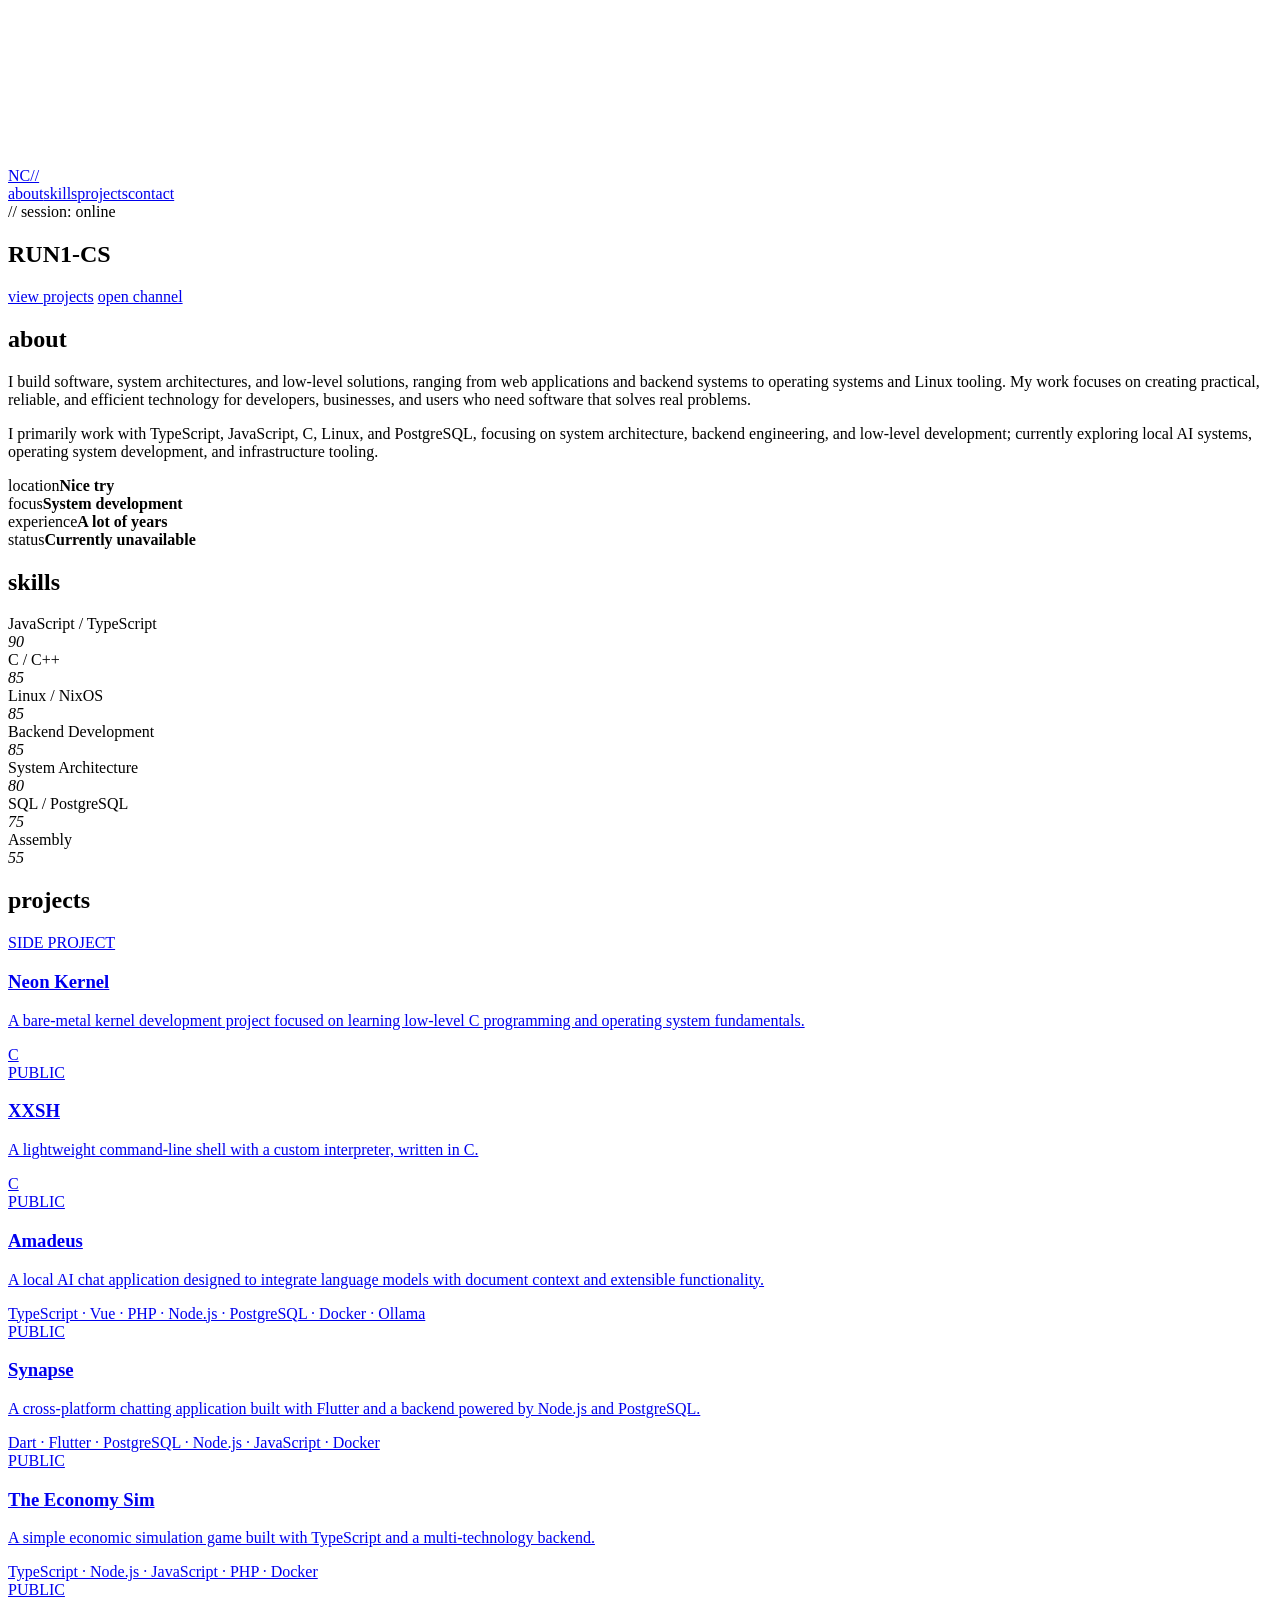
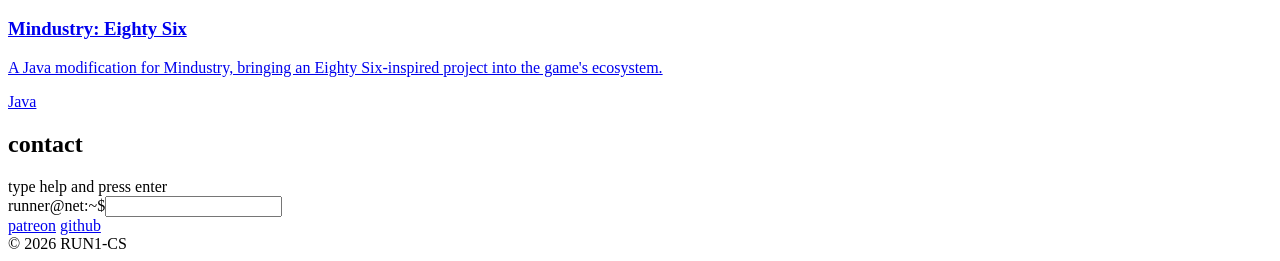
==== index.html @ e69a25a4 "added analytics :)" ====
<!doctype html>
<html lang="en">
  <head>
    <meta charset="utf-8" />
    <meta name="viewport" content="width=device-width, initial-scale=1" />
    <title>RUN1-CS — Portfolio</title>
    <link rel="preconnect" href="https://fonts.googleapis.com" />
    <link
      href="https://fonts.googleapis.com/css2?family=Chakra+Petch:wght@400;600;700&family=JetBrains+Mono:wght@300;400&display=swap"
      rel="stylesheet"
    />
    <link rel="stylesheet" href="styles/index.css" />
    <link rel="stylesheet" href="styles/redacted.css" />
    <!-- Cloudflare Web Analytics -->
    <script
      type="module"
      src="https://static.cloudflareinsights.com/beacon.min.js"
      data-cf-beacon='{"token": "e164328240eb477395f06b8bb4eed0f9"}'
    ></script>
    <!-- End Cloudflare Web Analytics -->
  </head>
  <body>
    <div id="boot"><pre id="bootlog"></pre></div>
    <canvas id="rain" aria-hidden="true"></canvas>

    <header>
      <a class="logo" href="#hero">NC//</a>
      <nav>
        <a href="#about">about</a><a href="#skills">skills</a
        ><a href="#projects">projects</a><a href="#contact">contact</a>
      </nav>
    </header>

    <main>
      <!-- ====== HERO — edit name, roles ====== -->
      <section id="hero">
        <div class="tag">// session: online</div>
        <h1 class="name" id="name" data-t="RUN1-CS">RUN1-CS</h1>
        <div class="role">
          <span id="role"></span><span class="caret"></span>
        </div>
        <div class="cta">
          <a class="btn" href="#projects">view projects</a>
          <a class="btn alt" href="#contact">open channel</a>
        </div>
      </section>

      <!-- ====== ABOUT ====== -->
      <section id="about">
        <h2>about</h2>
        <div class="about rv">
          <div>
            <p>
              I build software, system architectures, and low-level solutions,
              ranging from web applications and backend systems to operating
              systems and Linux tooling. My work focuses on creating practical,
              reliable, and efficient technology for developers, businesses, and
              users who need software that solves real problems.
            </p>
            <p>
              I primarily work with TypeScript, JavaScript, C, Linux, and
              PostgreSQL, focusing on system architecture, backend engineering,
              and low-level development; currently exploring local AI systems,
              operating system development, and infrastructure tooling.
            </p>
          </div>
          <div class="stats">
            <div><span>location</span><b class="redacted">Nice try</b></div>
            <div><span>focus</span><b>System development</b></div>
            <div>
              <span>experience</span><b><b id="xp">A lot of</b> years</b>
            </div>
            <div><span>status</span><b>Currently unavailable</b></div>
          </div>
        </div>
      </section>

      <!-- ====== SKILLS — data-v is the percentage ====== -->
      <section id="skills">
        <h2>skills</h2>
        <div class="skills rv">
          <div class="bar">
            <span>JavaScript / TypeScript</span>
            <div class="track"><div class="fill" data-v="90"></div></div>
            <em>90</em>
          </div>

          <div class="bar">
            <span>C / C++</span>
            <div class="track"><div class="fill" data-v="85"></div></div>
            <em>85</em>
          </div>

          <div class="bar">
            <span>Linux / NixOS</span>
            <div class="track"><div class="fill" data-v="85"></div></div>
            <em>85</em>
          </div>

          <div class="bar">
            <span>Backend Development</span>
            <div class="track"><div class="fill" data-v="85"></div></div>
            <em>85</em>
          </div>

          <div class="bar">
            <span>System Architecture</span>
            <div class="track"><div class="fill" data-v="80"></div></div>
            <em>80</em>
          </div>

          <div class="bar">
            <span>SQL / PostgreSQL</span>
            <div class="track"><div class="fill" data-v="75"></div></div>
            <em>75</em>
          </div>

          <div class="bar">
            <span>Assembly</span>
            <div class="track"><div class="fill" data-v="55"></div></div>
            <em>55</em>
          </div>
        </div>
      </section>

      <!-- ====== PROJECTS — duplicate a .card to add more ====== -->
      <section id="projects">
        <h2>projects</h2>
        <div class="grid">
          <a class="card rv" href="https://github.com/RUN1-CS/Neon-Kernel">
            <div class="meta">SIDE PROJECT</div>
            <h3>Neon Kernel</h3>
            <p>
              A bare-metal kernel development project focused on learning
              low-level C programming and operating system fundamentals.
            </p>
            <div class="stack">C</div>
          </a>

          <a class="card rv" href="https://github.com/RUN1-CS/XXSH">
            <div class="meta">PUBLIC</div>
            <h3>XXSH</h3>
            <p>
              A lightweight command-line shell with a custom interpreter,
              written in C.
            </p>
            <div class="stack">C</div>
          </a>

          <a class="card rv" href="https://github.com/RUN1-CS/Amadeus">
            <div class="meta">PUBLIC</div>
            <h3>Amadeus</h3>
            <p>
              A local AI chat application designed to integrate language models
              with document context and extensible functionality.
            </p>
            <div class="stack">
              TypeScript · Vue · PHP · Node.js · PostgreSQL · Docker · Ollama
            </div>
          </a>

          <a class="card rv" href="https://github.com/RUN1-CS/Synapse">
            <div class="meta">PUBLIC</div>
            <h3>Synapse</h3>
            <p>
              A cross-platform chatting application built with Flutter and a
              backend powered by Node.js and PostgreSQL.
            </p>
            <div class="stack">
              Dart · Flutter · PostgreSQL · Node.js · JavaScript · Docker
            </div>
          </a>

          <a class="card rv" href="https://github.com/RUN1-CS/The-Economy-Sim">
            <div class="meta">PUBLIC</div>
            <h3>The Economy Sim</h3>
            <p>
              A simple economic simulation game built with TypeScript and a
              multi-technology backend.
            </p>
            <div class="stack">
              TypeScript · Node.js · JavaScript · PHP · Docker
            </div>
          </a>

          <a
            class="card rv"
            href="https://github.com/RUN1-CS/mindustry-eighty-six"
          >
            <div class="meta">PUBLIC</div>
            <h3>Mindustry: Eighty Six</h3>
            <p>
              A Java modification for Mindustry, bringing an Eighty Six-inspired
              project into the game's ecosystem.
            </p>
            <div class="stack">Java</div>
          </a>
        </div>
      </section>

      <!-- ====== CONTACT ====== -->
      <section id="contact">
        <h2>contact</h2>
        <div class="term rv">
          <div>
            type <span style="color: var(--ice)">help</span> and press enter
          </div>
          <div class="out" id="out"></div>
          <div class="row">
            <span class="p">runner@net:~$</span
            ><input
              id="cmd"
              autocomplete="off"
              spellcheck="false"
              aria-label="terminal command"
            />
          </div>
        </div>
        <div class="links rv">
          <a href="https://patreon.com/RUN1_IT">patreon</a>
          <a href="https://github.com/RUN1-CS">github</a>
        </div>
      </section>
    </main>
    <footer>© 2026 RUN1-CS</footer>
    <script src="scripts/index.js" type="module"></script>
  </body>
</html>
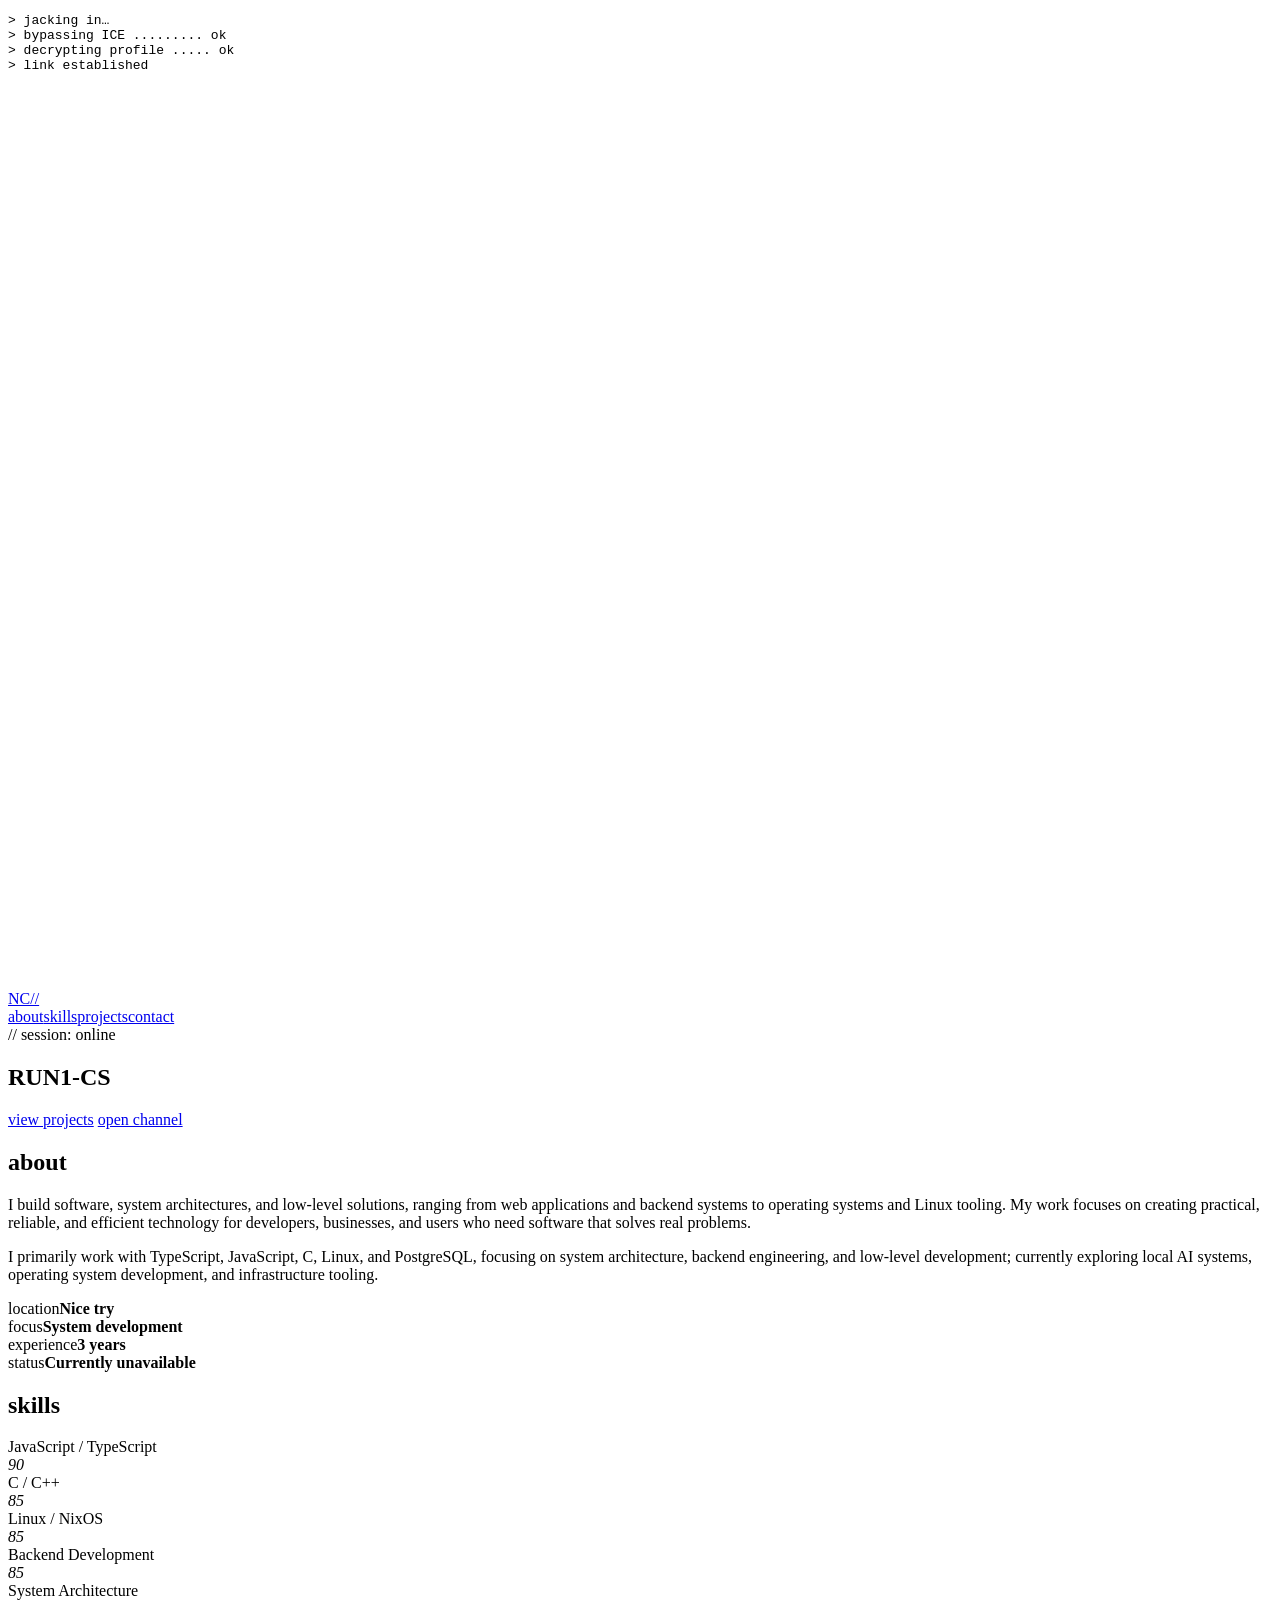
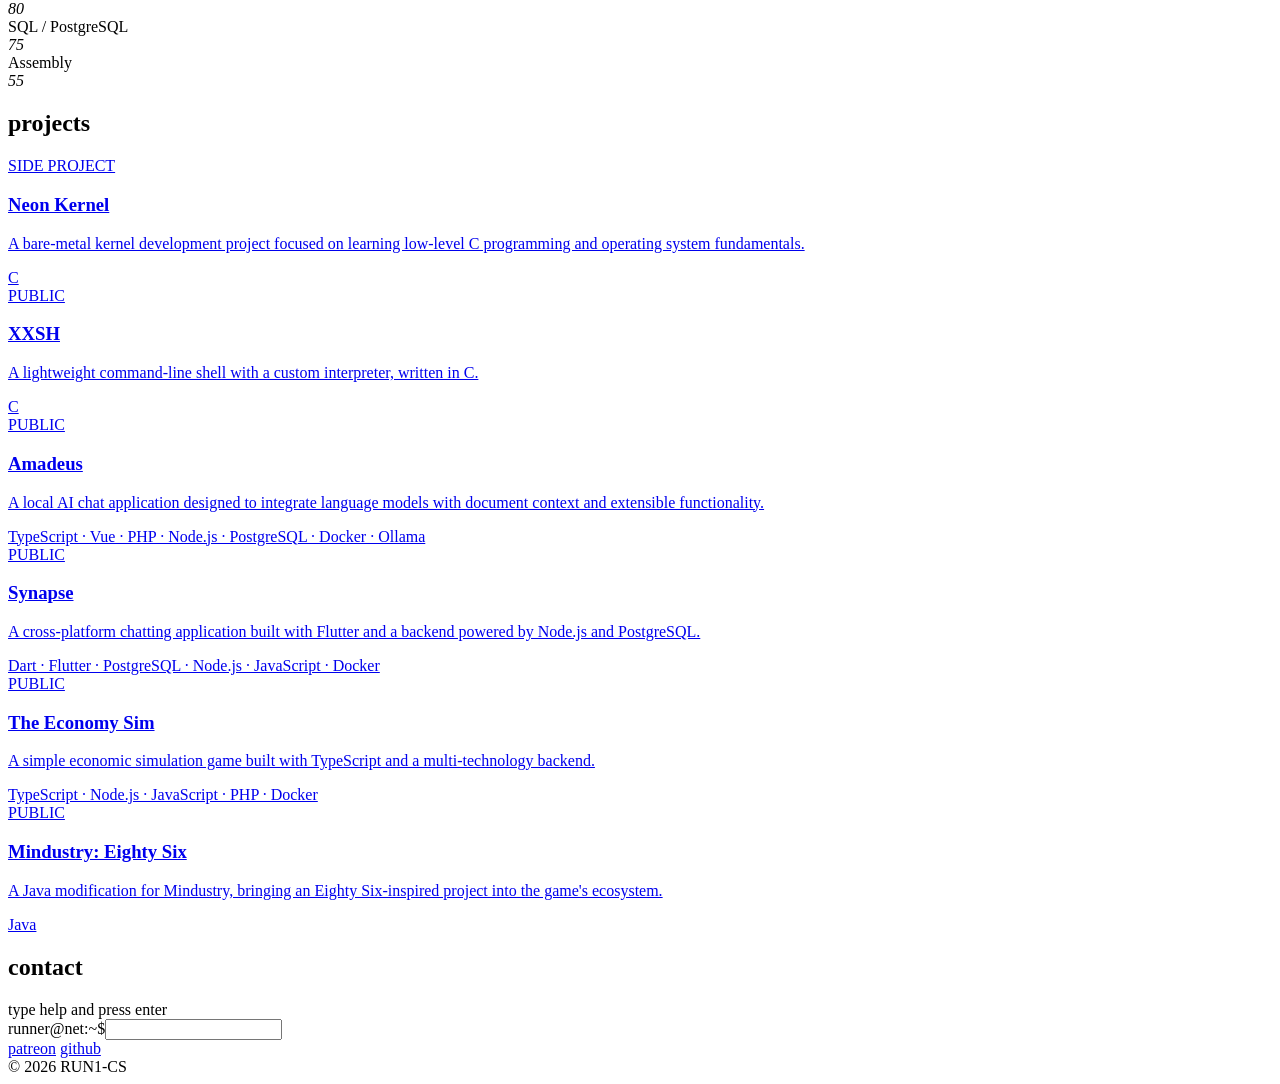
==== commit 08c95e30: "preparation for project section overhaul" ====
--- a/index.html
+++ b/index.html
@@ -37,7 +37,12 @@
         <div class="tag">// session: online</div>
         <h1 class="name" id="name" data-t="RUN1-CS">RUN1-CS</h1>
         <div class="role">
-          <span id="role"></span><span class="caret"></span>
+          <span
+            id="role"
+            class="typed"
+            data-t="Software Engineer,Systems Engineer,Backend Developer,Systems Programmer,Software Architect,DevOps Engineer,AI Systems Developer,Full-Stack Developer"
+          ></span
+          ><span class="caret"></span>
         </div>
         <div class="cta">
           <a class="btn" href="#projects">view projects</a>
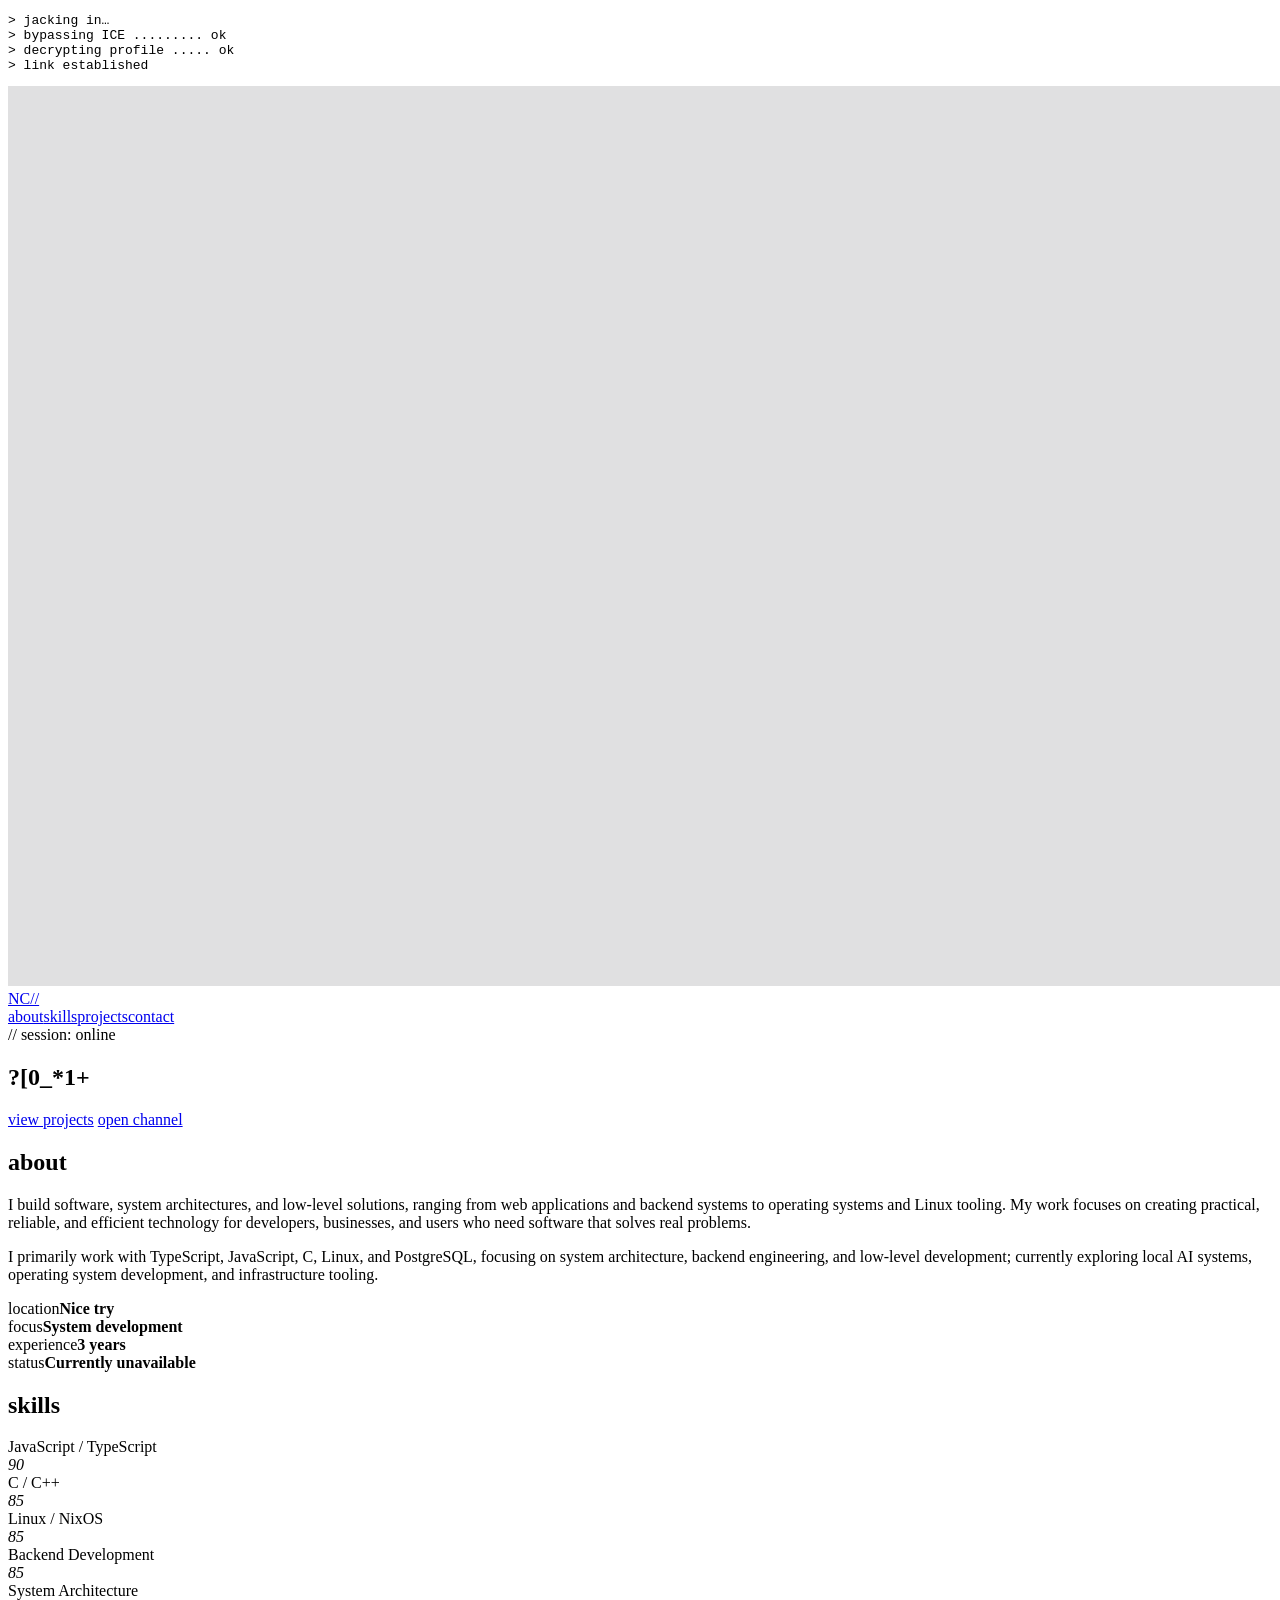
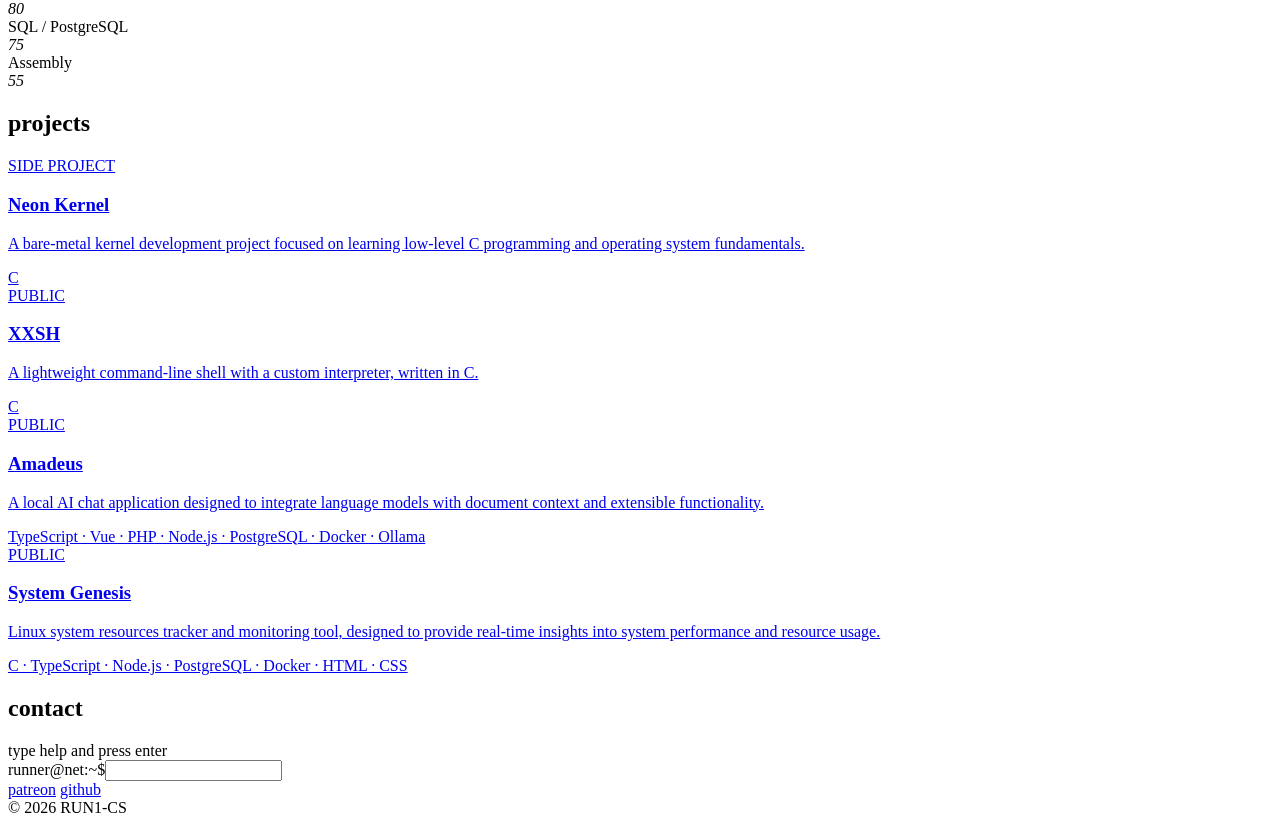
==== commit a10dcdc4: "removed two projects and replaced one" ====
--- a/index.html
+++ b/index.html
@@ -166,39 +166,15 @@
 
           <a class="card rv" href="https://github.com/RUN1-CS/Synapse">
             <div class="meta">PUBLIC</div>
-            <h3>Synapse</h3>
-            <p>
-              A cross-platform chatting application built with Flutter and a
-              backend powered by Node.js and PostgreSQL.
+            <h3>System Genesis</h3>
+            <p>
+              Linux system resources tracker and monitoring tool, designed to
+              provide real-time insights into system performance and resource
+              usage.
             </p>
             <div class="stack">
-              Dart · Flutter · PostgreSQL · Node.js · JavaScript · Docker
+              C · TypeScript · Node.js · PostgreSQL · Docker · HTML · CSS
             </div>
-          </a>
-
-          <a class="card rv" href="https://github.com/RUN1-CS/The-Economy-Sim">
-            <div class="meta">PUBLIC</div>
-            <h3>The Economy Sim</h3>
-            <p>
-              A simple economic simulation game built with TypeScript and a
-              multi-technology backend.
-            </p>
-            <div class="stack">
-              TypeScript · Node.js · JavaScript · PHP · Docker
-            </div>
-          </a>
-
-          <a
-            class="card rv"
-            href="https://github.com/RUN1-CS/mindustry-eighty-six"
-          >
-            <div class="meta">PUBLIC</div>
-            <h3>Mindustry: Eighty Six</h3>
-            <p>
-              A Java modification for Mindustry, bringing an Eighty Six-inspired
-              project into the game's ecosystem.
-            </p>
-            <div class="stack">Java</div>
           </a>
         </div>
       </section>
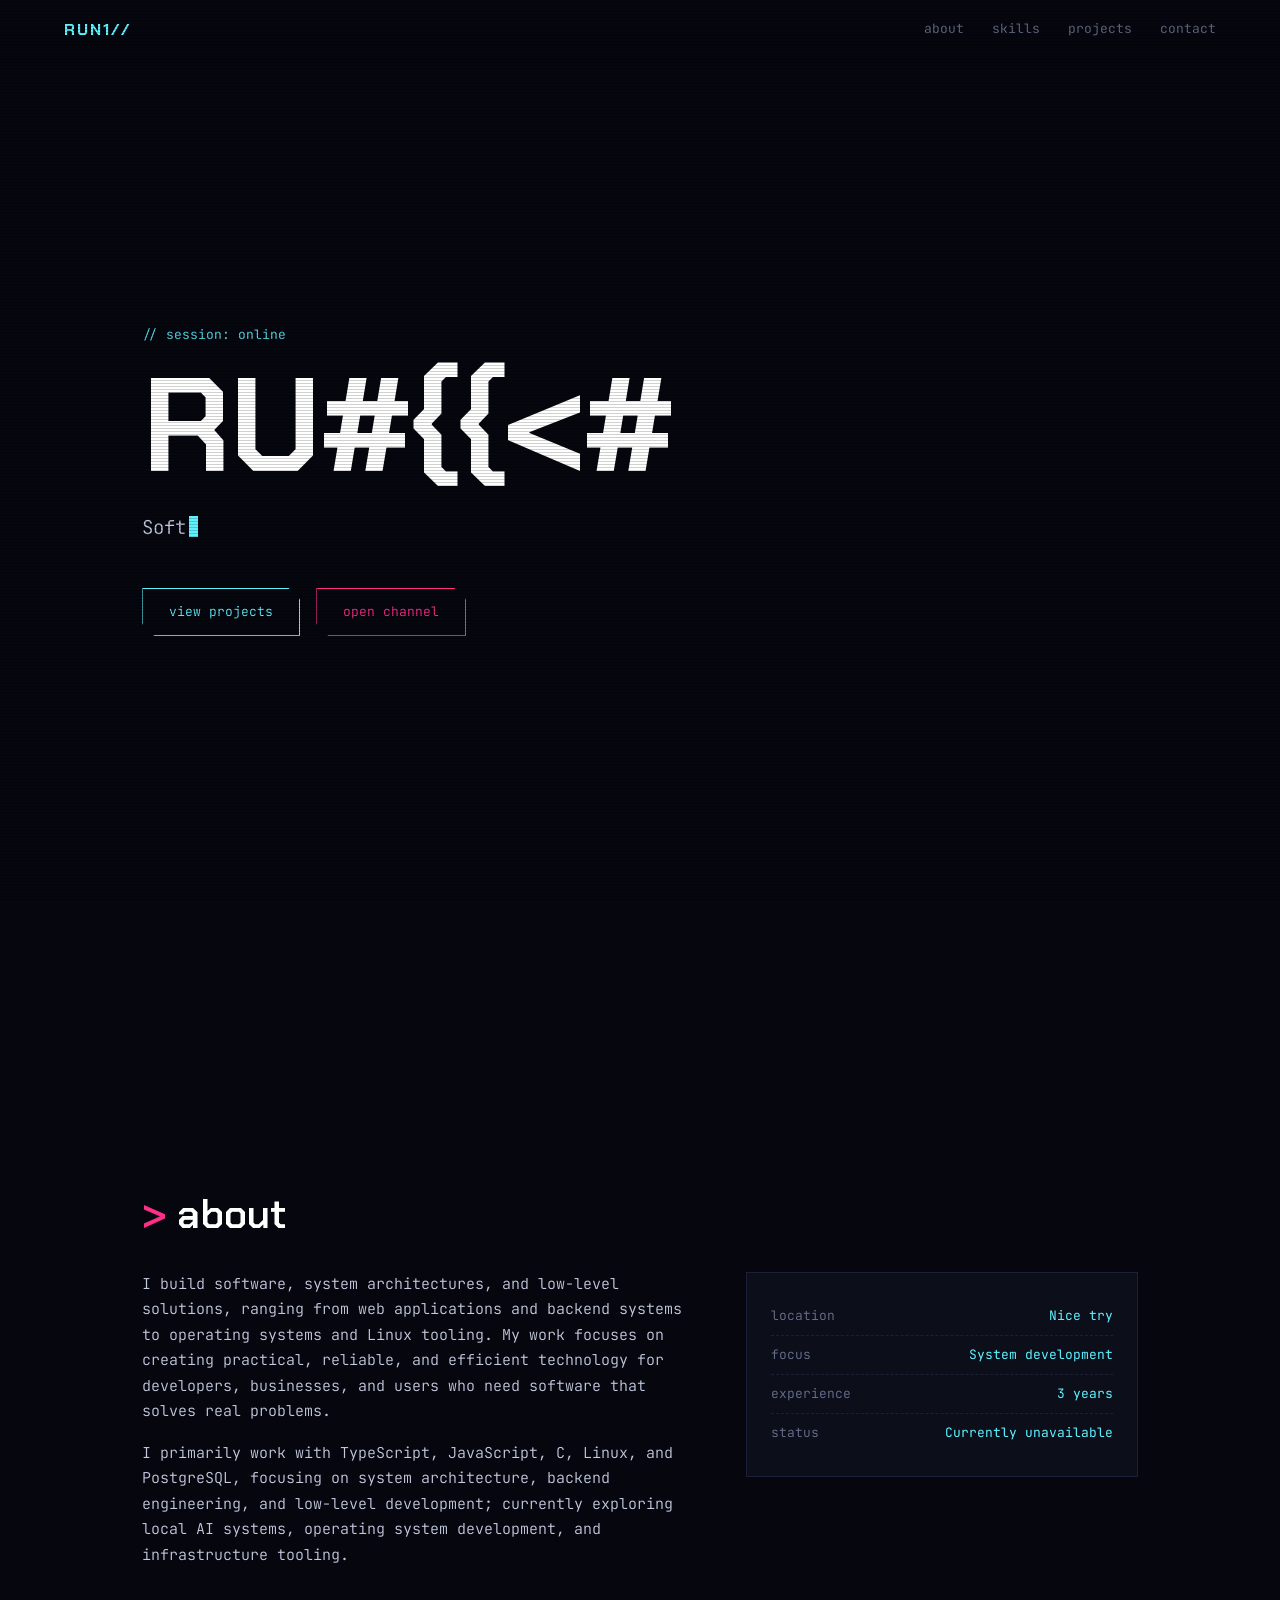
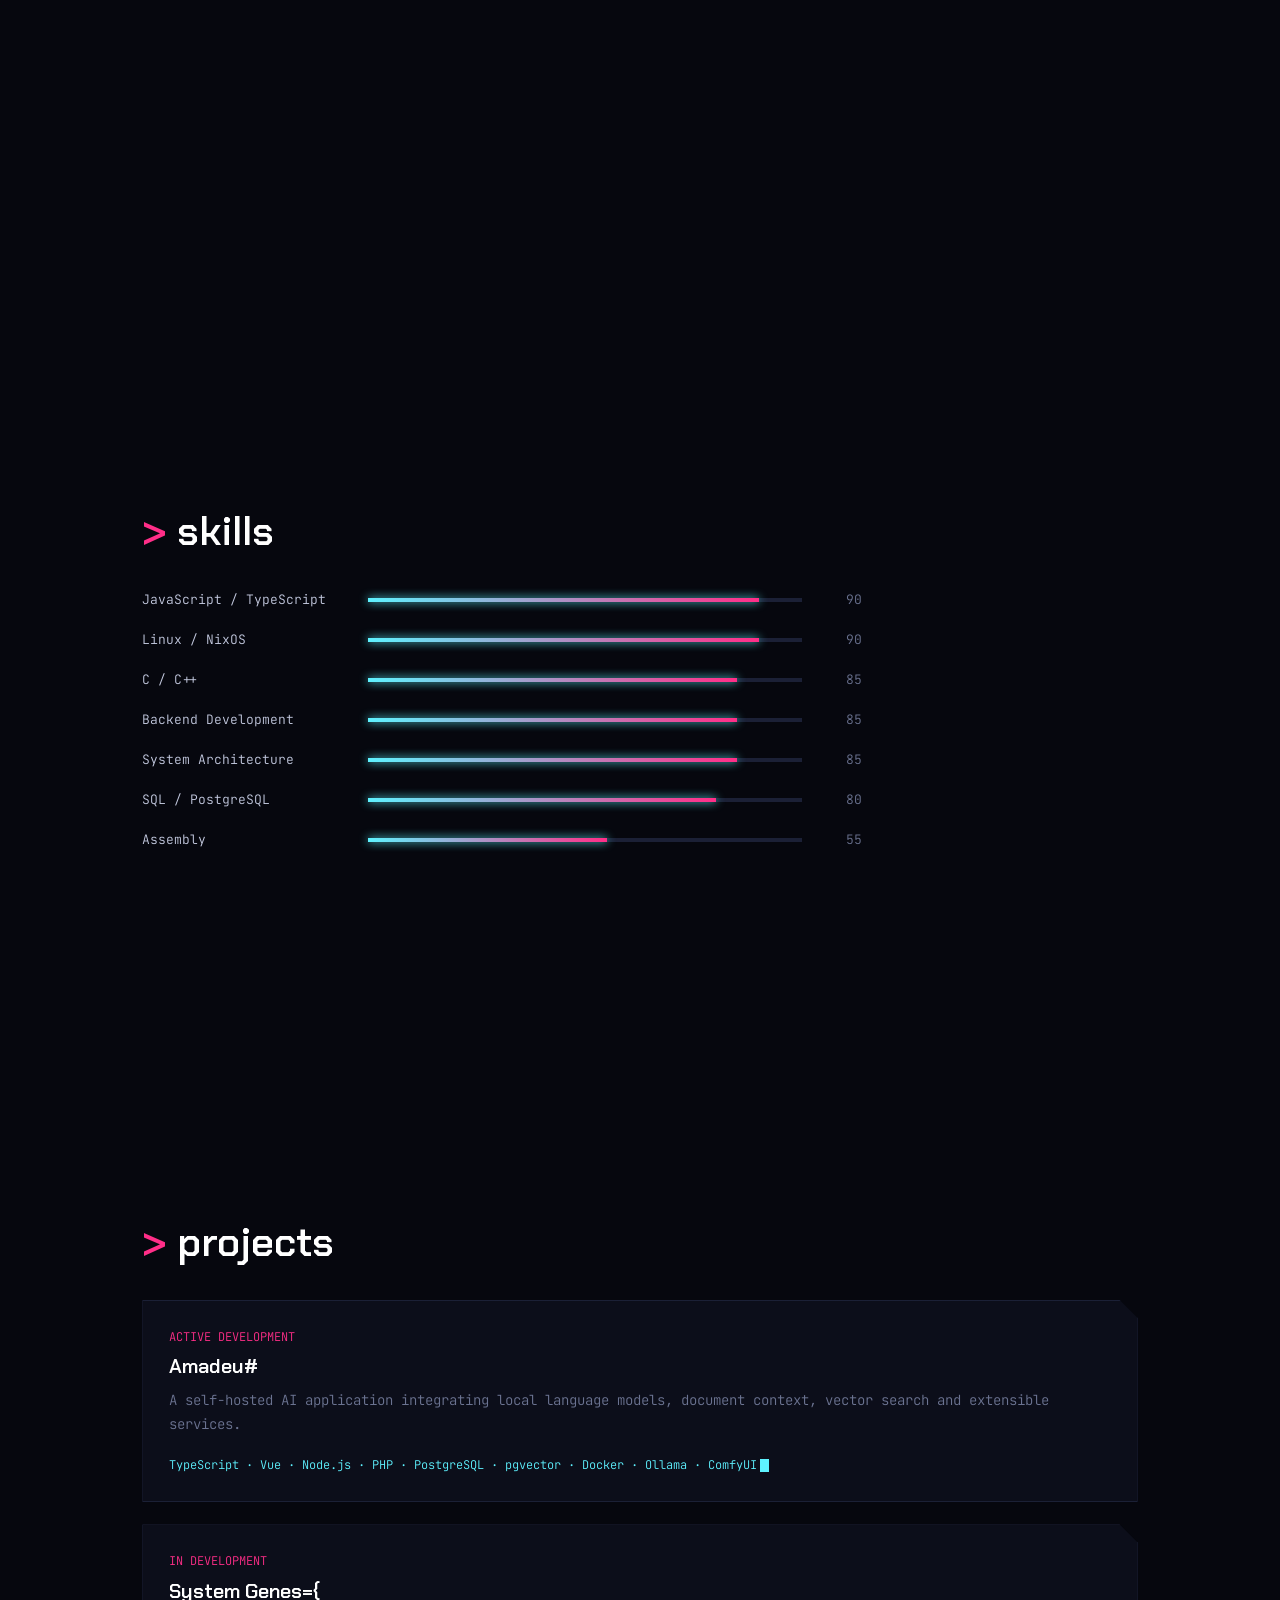
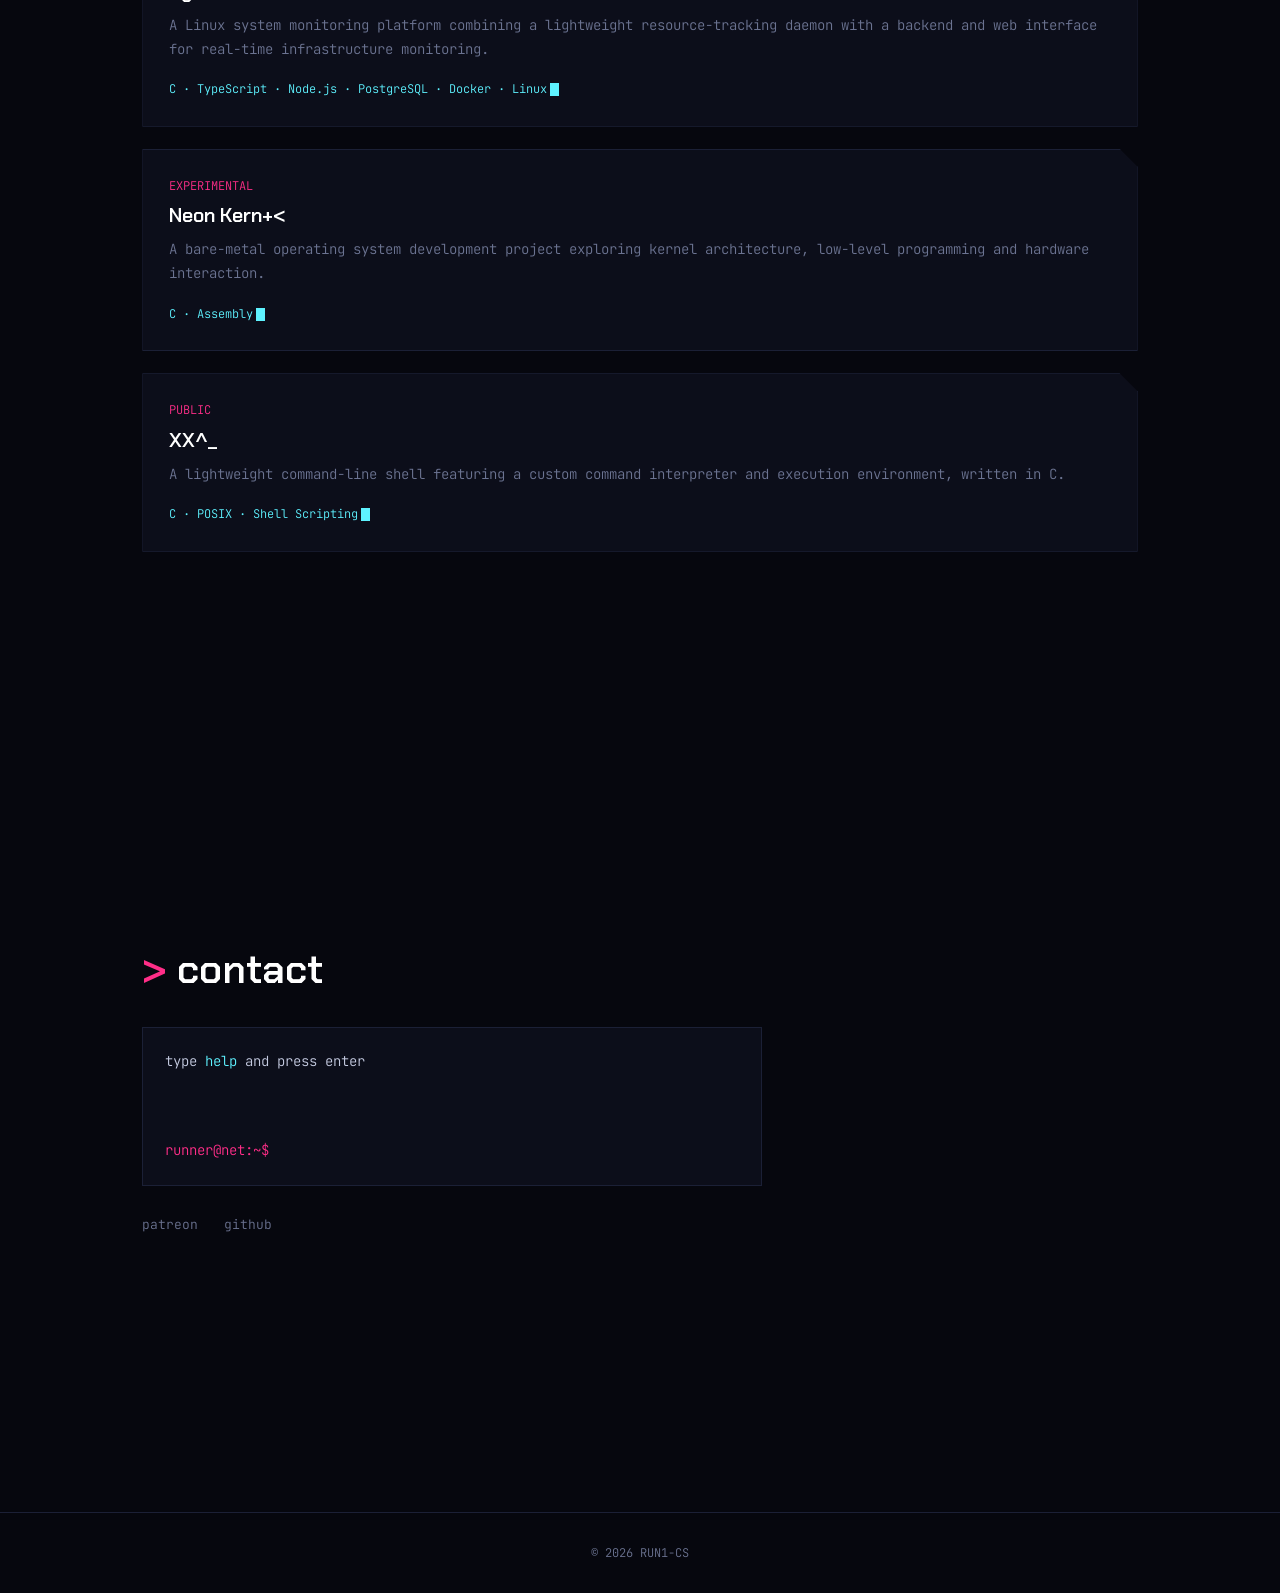
==== commit 38b35d52: "implemented what I wanted, fix some bugs and got carried away" ====
--- a/index.html
+++ b/index.html
@@ -3,8 +3,23 @@
   <head>
     <meta charset="utf-8" />
     <meta name="viewport" content="width=device-width, initial-scale=1" />
+    <meta
+      name="description"
+      content="RUN1-CS: software and systems engineer. Portfolio of kernels, shells, local AI and Linux tooling."
+    />
+    <meta name="theme-color" content="#06070e" />
+    <meta property="og:title" content="RUN1-CS — Portfolio" />
+    <meta
+      property="og:description"
+      content="Software and systems engineer: C, TypeScript, Linux, PostgreSQL."
+    />
+    <link
+      rel="icon"
+      href="data:image/svg+xml,%3Csvg xmlns='http://www.w3.org/2000/svg' viewBox='0 0 32 32'%3E%3Crect width='32' height='32' fill='%2306070e'/%3E%3Cpath d='M6 24V8h8a5 5 0 010 10H6m8 0l6 6' fill='none' stroke='%235ef2ff' stroke-width='3'/%3E%3C/svg%3E"
+    />
     <title>RUN1-CS — Portfolio</title>
     <link rel="preconnect" href="https://fonts.googleapis.com" />
+    <link rel="preconnect" href="https://fonts.gstatic.com" crossorigin />
     <link
       href="https://fonts.googleapis.com/css2?family=Chakra+Petch:wght@400;600;700&family=JetBrains+Mono:wght@300;400&display=swap"
       rel="stylesheet"
@@ -13,29 +28,44 @@
     <link rel="stylesheet" href="styles/redacted.css" />
     <!-- Cloudflare Web Analytics -->
     <script
-      type="module"
+      defer
       src="https://static.cloudflareinsights.com/beacon.min.js"
       data-cf-beacon='{"token": "e164328240eb477395f06b8bb4eed0f9"}'
     ></script>
     <!-- End Cloudflare Web Analytics -->
+    <noscript>
+      <style>
+        #boot {
+          display: none;
+        }
+        .rv {
+          opacity: 1;
+          transform: none;
+        }
+        .fill {
+          width: 80%;
+        }
+      </style>
+    </noscript>
   </head>
   <body>
-    <div id="boot"><pre id="bootlog"></pre></div>
+    <a class="skip" href="#main">skip to content</a>
+    <div id="boot" aria-hidden="true"><pre id="bootlog"></pre></div>
     <canvas id="rain" aria-hidden="true"></canvas>
 
     <header>
-      <a class="logo" href="#hero">NC//</a>
-      <nav>
+      <a class="logo" href="#hero" aria-label="Back to top">RUN1//</a>
+      <nav aria-label="Primary">
         <a href="#about">about</a><a href="#skills">skills</a
         ><a href="#projects">projects</a><a href="#contact">contact</a>
       </nav>
     </header>
 
-    <main>
+    <main id="main">
       <!-- ====== HERO — edit name, roles ====== -->
       <section id="hero">
         <div class="tag">// session: online</div>
-        <h1 class="name" id="name" data-t="RUN1-CS">RUN1-CS</h1>
+        <h1 class="name scramble" id="name" data-t="RUN1-CS">RUN1-CS</h1>
         <div class="role">
           <span
             id="role"
@@ -86,43 +116,57 @@
         <div class="skills rv">
           <div class="bar">
             <span>JavaScript / TypeScript</span>
-            <div class="track"><div class="fill" data-v="90"></div></div>
+            <div class="track" aria-hidden="true">
+              <div class="fill" data-v="90"></div>
+            </div>
             <em>90</em>
           </div>
 
           <div class="bar">
+            <span>Linux / NixOS</span>
+            <div class="track" aria-hidden="true">
+              <div class="fill" data-v="90"></div>
+            </div>
+            <em>90</em>
+          </div>
+
+          <div class="bar">
             <span>C / C++</span>
-            <div class="track"><div class="fill" data-v="85"></div></div>
+            <div class="track" aria-hidden="true">
+              <div class="fill" data-v="85"></div>
+            </div>
             <em>85</em>
           </div>
 
           <div class="bar">
-            <span>Linux / NixOS</span>
-            <div class="track"><div class="fill" data-v="85"></div></div>
+            <span>Backend Development</span>
+            <div class="track" aria-hidden="true">
+              <div class="fill" data-v="85"></div>
+            </div>
             <em>85</em>
           </div>
 
           <div class="bar">
-            <span>Backend Development</span>
-            <div class="track"><div class="fill" data-v="85"></div></div>
+            <span>System Architecture</span>
+            <div class="track" aria-hidden="true">
+              <div class="fill" data-v="85"></div>
+            </div>
             <em>85</em>
           </div>
 
           <div class="bar">
-            <span>System Architecture</span>
-            <div class="track"><div class="fill" data-v="80"></div></div>
+            <span>SQL / PostgreSQL</span>
+            <div class="track" aria-hidden="true">
+              <div class="fill" data-v="80"></div>
+            </div>
             <em>80</em>
           </div>
 
           <div class="bar">
-            <span>SQL / PostgreSQL</span>
-            <div class="track"><div class="fill" data-v="75"></div></div>
-            <em>75</em>
-          </div>
-
-          <div class="bar">
             <span>Assembly</span>
-            <div class="track"><div class="fill" data-v="55"></div></div>
+            <div class="track" aria-hidden="true">
+              <div class="fill" data-v="55"></div>
+            </div>
             <em>55</em>
           </div>
         </div>
@@ -132,48 +176,71 @@
       <section id="projects">
         <h2>projects</h2>
         <div class="grid">
+          <a class="card rv" href="https://github.com/RUN1-CS/Amadeus">
+            <div class="meta">ACTIVE DEVELOPMENT</div>
+            <h3 class="scramble">Amadeus</h3>
+            <p>
+              A self-hosted AI application integrating local language models,
+              document context, vector search and extensible services.
+            </p>
+            <div class="stack">
+              <span
+                class="typed"
+                data-t="TypeScript,Vue,Node.js,PHP,PostgreSQL,pgvector,Docker,Ollama,ComfyUI"
+                data-hover="true"
+              ></span
+              ><span class="caret"></span>
+            </div>
+          </a>
+
+          <a
+            class="card rv"
+            href="href=https://github.com/RUN1-CS/System-Genesis"
+          >
+            <div class="meta">IN DEVELOPMENT</div>
+            <h3 class="scramble">System Genesis</h3>
+            <p>
+              A Linux system monitoring platform combining a lightweight
+              resource-tracking daemon with a backend and web interface for
+              real-time infrastructure monitoring.
+            </p>
+            <div class="stack">
+              <span
+                class="typed"
+                data-t="C,TypeScript,Node.js,PostgreSQL,Docker,Linux"
+                data-hover="true"
+              ></span
+              ><span class="caret"></span>
+            </div>
+          </a>
+
           <a class="card rv" href="https://github.com/RUN1-CS/Neon-Kernel">
-            <div class="meta">SIDE PROJECT</div>
-            <h3>Neon Kernel</h3>
-            <p>
-              A bare-metal kernel development project focused on learning
-              low-level C programming and operating system fundamentals.
-            </p>
-            <div class="stack">C</div>
+            <div class="meta">EXPERIMENTAL</div>
+            <h3 class="scramble">Neon Kernel</h3>
+            <p>
+              A bare-metal operating system development project exploring kernel
+              architecture, low-level programming and hardware interaction.
+            </p>
+            <div class="stack">
+              <span class="typed" data-t="C,Assembly" data-hover="true"></span
+              ><span class="caret"></span>
+            </div>
           </a>
 
           <a class="card rv" href="https://github.com/RUN1-CS/XXSH">
             <div class="meta">PUBLIC</div>
-            <h3>XXSH</h3>
-            <p>
-              A lightweight command-line shell with a custom interpreter,
-              written in C.
-            </p>
-            <div class="stack">C</div>
-          </a>
-
-          <a class="card rv" href="https://github.com/RUN1-CS/Amadeus">
-            <div class="meta">PUBLIC</div>
-            <h3>Amadeus</h3>
-            <p>
-              A local AI chat application designed to integrate language models
-              with document context and extensible functionality.
-            </p>
-            <div class="stack">
-              TypeScript · Vue · PHP · Node.js · PostgreSQL · Docker · Ollama
-            </div>
-          </a>
-
-          <a class="card rv" href="https://github.com/RUN1-CS/Synapse">
-            <div class="meta">PUBLIC</div>
-            <h3>System Genesis</h3>
-            <p>
-              Linux system resources tracker and monitoring tool, designed to
-              provide real-time insights into system performance and resource
-              usage.
-            </p>
-            <div class="stack">
-              C · TypeScript · Node.js · PostgreSQL · Docker · HTML · CSS
+            <h3 class="scramble">XXSH</h3>
+            <p>
+              A lightweight command-line shell featuring a custom command
+              interpreter and execution environment, written in C.
+            </p>
+            <div class="stack">
+              <span
+                class="typed"
+                data-t="C,POSIX,Shell Scripting"
+                data-hover="true"
+              ></span
+              ><span class="caret"></span>
             </div>
           </a>
         </div>
--- a/styles/index.css
+++ b/styles/index.css
@@ -0,0 +1,529 @@
+/* ====== THEME — change these to re-skin the whole page ====== */
+:root {
+  --void: #06070e;
+  --panel: #0c0e1a;
+  --line: #1b2036;
+  --text: #c4cae0;
+  --dim: #6b7391;
+  --ice: #5ef2ff;
+  --hot: #ff2e88;
+  --display: "Chakra Petch", system-ui, sans-serif;
+  --mono: "JetBrains Mono", ui-monospace, Menlo, Consolas, monospace;
+}
+* {
+  box-sizing: border-box;
+  margin: 0;
+  padding: 0;
+}
+html {
+  scroll-behavior: smooth;
+  scroll-padding-top: 70px;
+}
+.skip {
+  position: fixed;
+  left: 12px;
+  top: -60px;
+  z-index: 200;
+  background: var(--ice);
+  color: #000;
+  padding: 8px 14px;
+  font-size: 13px;
+}
+.skip:focus {
+  top: 12px;
+}
+body {
+  background: var(--void);
+  color: var(--text);
+  font: 300 15px/1.7 var(--mono);
+  overflow-x: hidden;
+}
+::selection {
+  background: var(--hot);
+  color: #000;
+}
+a {
+  color: inherit;
+  text-decoration: none;
+}
+:focus-visible {
+  outline: 2px solid var(--ice);
+  outline-offset: 3px;
+}
+canvas#rain {
+  position: fixed;
+  inset: 0;
+  z-index: 0;
+  opacity: 0.16;
+  pointer-events: none;
+}
+body::after {
+  content: "";
+  position: fixed;
+  inset: 0;
+  z-index: 50;
+  pointer-events: none;
+  background: repeating-linear-gradient(
+    0deg,
+    rgba(0, 0, 0, 0.18) 0 1px,
+    transparent 1px 3px
+  );
+}
+main,
+header,
+footer {
+  position: relative;
+  z-index: 1;
+}
+
+/* boot overlay */
+#boot {
+  position: fixed;
+  inset: 0;
+  z-index: 100;
+  background: var(--void);
+  display: flex;
+  align-items: center;
+  padding: 8vw;
+  transition:
+    opacity 0.6s,
+    visibility 0.6s;
+}
+#boot.done {
+  opacity: 0;
+  visibility: hidden;
+}
+#boot pre {
+  color: var(--ice);
+  font-size: 13px;
+  line-height: 1.9;
+  white-space: pre-wrap;
+}
+#boot .ok {
+  color: var(--hot);
+}
+
+/* nav */
+header {
+  position: fixed;
+  top: 0;
+  left: 0;
+  right: 0;
+  z-index: 40;
+  display: flex;
+  justify-content: space-between;
+  align-items: center;
+  padding: 18px clamp(20px, 5vw, 64px);
+  background: linear-gradient(var(--void) 40%, transparent);
+}
+.logo {
+  font: 700 16px var(--display);
+  letter-spacing: 0.12em;
+  color: var(--ice);
+}
+nav {
+  display: flex;
+  gap: 28px;
+  font-size: 13px;
+}
+nav a {
+  color: var(--dim);
+  position: relative;
+  transition: color 0.2s;
+}
+nav a::after {
+  content: "";
+  position: absolute;
+  left: 0;
+  bottom: -4px;
+  height: 1px;
+  width: 0;
+  background: var(--hot);
+  transition: width 0.25s;
+}
+nav a:hover,
+nav a[aria-current] {
+  color: var(--text);
+}
+nav a:hover::after,
+nav a[aria-current]::after {
+  width: 100%;
+}
+
+section {
+  min-height: 100vh;
+  min-height: 100svh;
+  padding: 120px clamp(20px, 8vw, 120px) 60px;
+  display: flex;
+  flex-direction: column;
+  justify-content: center;
+  max-width: 1200px;
+  margin: auto;
+}
+h2 {
+  font: 600 clamp(26px, 4vw, 40px)/1.1 var(--display);
+  margin-bottom: 36px;
+  color: #fff;
+}
+h2::before {
+  content: "> ";
+  color: var(--hot);
+}
+
+/* hero */
+#hero .tag {
+  color: var(--ice);
+  font-size: 13px;
+  margin-bottom: 18px;
+}
+.name {
+  font: 700 clamp(48px, 11vw, 132px)/0.95 var(--display);
+  color: #fff;
+  letter-spacing: -0.02em;
+  position: relative;
+  display: inline-block;
+}
+.name::before,
+.name::after {
+  content: attr(data-t);
+  position: absolute;
+  inset: 0;
+  opacity: 0;
+}
+.name::before {
+  color: var(--ice);
+  clip-path: inset(0 0 55% 0);
+}
+.name::after {
+  color: var(--hot);
+  clip-path: inset(55% 0 0 0);
+}
+.name.glitch::before {
+  animation: g1 0.35s steps(2) 1;
+  opacity: 0.9;
+}
+.name.glitch::after {
+  animation: g2 0.35s steps(2) 1;
+  opacity: 0.9;
+}
+@keyframes g1 {
+  0% {
+    transform: translate(-5px, 0);
+  }
+  50% {
+    transform: translate(4px, -2px);
+  }
+  100% {
+    transform: translate(0);
+  }
+}
+@keyframes g2 {
+  0% {
+    transform: translate(5px, 0);
+  }
+  50% {
+    transform: translate(-4px, 2px);
+  }
+  100% {
+    transform: translate(0);
+  }
+}
+.role {
+  margin-top: 22px;
+  font-size: clamp(15px, 2vw, 19px);
+  color: var(--text);
+  min-height: 1.7em;
+}
+.caret {
+  display: inline-block;
+  width: 9px;
+  height: 1.1em;
+  background: var(--ice);
+  vertical-align: -3px;
+  margin-left: 3px;
+  animation: blink 1s steps(1) infinite;
+}
+@keyframes blink {
+  50% {
+    opacity: 0;
+  }
+}
+.cta {
+  margin-top: 44px;
+  display: flex;
+  gap: 16px;
+  flex-wrap: wrap;
+}
+.btn {
+  padding: 12px 26px;
+  border: 1px solid var(--ice);
+  color: var(--ice);
+  font-size: 13px;
+  position: relative;
+  overflow: hidden;
+  isolation: isolate;
+  clip-path: polygon(
+    0 0,
+    calc(100% - 12px) 0,
+    100% 12px,
+    100% 100%,
+    12px 100%,
+    0 calc(100% - 12px)
+  );
+  transition: color 0.25s;
+}
+.btn::before {
+  content: "";
+  position: absolute;
+  inset: 0;
+  background: var(--ice);
+  transform: translateX(-101%);
+  transition: transform 0.3s;
+  z-index: -1;
+}
+.btn:hover {
+  color: #000;
+}
+.btn:hover::before {
+  transform: none;
+}
+.btn.alt {
+  border-color: var(--hot);
+  color: var(--hot);
+}
+.btn.alt::before {
+  background: var(--hot);
+}
+
+/* about */
+.about {
+  display: grid;
+  grid-template-columns: 1.4fr 1fr;
+  gap: 56px;
+  align-items: start;
+}
+.about p + p {
+  margin-top: 16px;
+}
+.stats {
+  border: 1px solid var(--line);
+  background: var(--panel);
+  padding: 24px;
+  font-size: 13px;
+}
+.stats div {
+  display: flex;
+  justify-content: space-between;
+  gap: 16px;
+  text-align: right;
+  padding: 8px 0;
+  border-bottom: 1px dashed var(--line);
+}
+.stats div:last-child {
+  border: 0;
+}
+.stats span:first-child {
+  color: var(--dim);
+}
+.stats b {
+  font-weight: 400;
+  color: var(--ice);
+}
+
+/* skills */
+.skills {
+  display: grid;
+  gap: 18px;
+  max-width: 720px;
+}
+.bar {
+  display: grid;
+  grid-template-columns: minmax(150px, 210px) 1fr 44px;
+  gap: 16px;
+  align-items: center;
+  font-size: 13px;
+}
+.track {
+  height: 4px;
+  background: var(--line);
+  position: relative;
+}
+.fill {
+  position: absolute;
+  left: 0;
+  top: 0;
+  bottom: 0;
+  width: 0;
+  background: linear-gradient(90deg, var(--ice), var(--hot));
+  transition: width 1.3s cubic-bezier(0.2, 0.8, 0.2, 1);
+  box-shadow: 0 0 10px var(--ice);
+}
+.bar em {
+  font-style: normal;
+  color: var(--dim);
+  text-align: right;
+}
+
+/* projects */
+.grid {
+  display: grid;
+  grid-template-columns: minmax(0, 1fr);
+  gap: 22px;
+}
+.card {
+  width: 100%;
+  background: var(--panel);
+  border: 1px solid var(--line);
+  padding: 26px;
+  position: relative;
+  transition:
+    transform 0.25s,
+    border-color 0.25s;
+  clip-path: polygon(0 0, calc(100% - 18px) 0, 100% 18px, 100% 100%, 0 100%);
+}
+.card::before {
+  content: "";
+  position: absolute;
+  left: 0;
+  top: 0;
+  height: 2px;
+  width: 0;
+  background: var(--hot);
+  transition: width 0.35s;
+}
+.card:hover {
+  transform: translateY(-5px);
+  border-color: var(--ice);
+}
+.card:hover::before {
+  width: 100%;
+}
+.card h3 {
+  font: 600 20px var(--display);
+  color: #fff;
+  margin: 6px 0 10px;
+}
+.card .meta {
+  font-size: 12px;
+  color: var(--hot);
+}
+.card p {
+  font-size: 14px;
+  color: var(--dim);
+}
+.card .stack {
+  margin-top: 18px;
+  min-height: 1.7em;
+  font-size: 12px;
+  color: var(--ice);
+}
+
+/* contact */
+.term {
+  background: var(--panel);
+  border: 1px solid var(--line);
+  max-width: 620px;
+  padding: 22px;
+  font-size: 14px;
+}
+.term .row {
+  display: flex;
+  gap: 10px;
+  margin-top: 8px;
+}
+.term .p {
+  color: var(--hot);
+}
+.term input {
+  flex: 1;
+  background: none;
+  border: 0;
+  color: var(--ice);
+  font: inherit;
+  outline: 0;
+}
+.out {
+  margin-top: 10px;
+  color: var(--dim);
+  white-space: pre-wrap;
+  min-height: 3.4em;
+}
+.links {
+  margin-top: 28px;
+  display: flex;
+  gap: 26px;
+  font-size: 13px;
+  flex-wrap: wrap;
+}
+.links a {
+  color: var(--dim);
+  transition: color 0.2s;
+}
+.links a:hover {
+  color: var(--hot);
+}
+footer {
+  padding: 30px;
+  text-align: center;
+  font-size: 12px;
+  color: var(--dim);
+  border-top: 1px solid var(--line);
+}
+
+/* one reveal system */
+.rv {
+  opacity: 0;
+  transform: translateY(18px);
+  transition:
+    opacity 0.7s,
+    transform 0.7s;
+}
+.rv.in {
+  opacity: 1;
+  transform: none;
+}
+/* cards: keep hover lift working after reveal */
+.card.rv {
+  transition:
+    opacity 0.7s,
+    transform 0.25s,
+    border-color 0.25s;
+}
+.card.rv.in:hover {
+  transform: translateY(-5px);
+}
+
+@media (max-width: 760px) {
+  nav {
+    gap: 16px;
+  }
+  .about {
+    grid-template-columns: 1fr;
+  }
+  .bar {
+    grid-template-columns: 1fr 40px;
+    gap: 6px 12px;
+  }
+  .bar span {
+    grid-column: 1 / -1;
+  }
+  .term input {
+    font-size: 16px; /* stops iOS zoom on focus */
+  }
+}
+@media (prefers-reduced-motion: reduce) {
+  html {
+    scroll-behavior: auto;
+  }
+  * {
+    animation: none !important;
+    transition: none !important;
+  }
+  .rv {
+    opacity: 1;
+    transform: none;
+  }
+  canvas#rain {
+    display: none;
+  }
+}
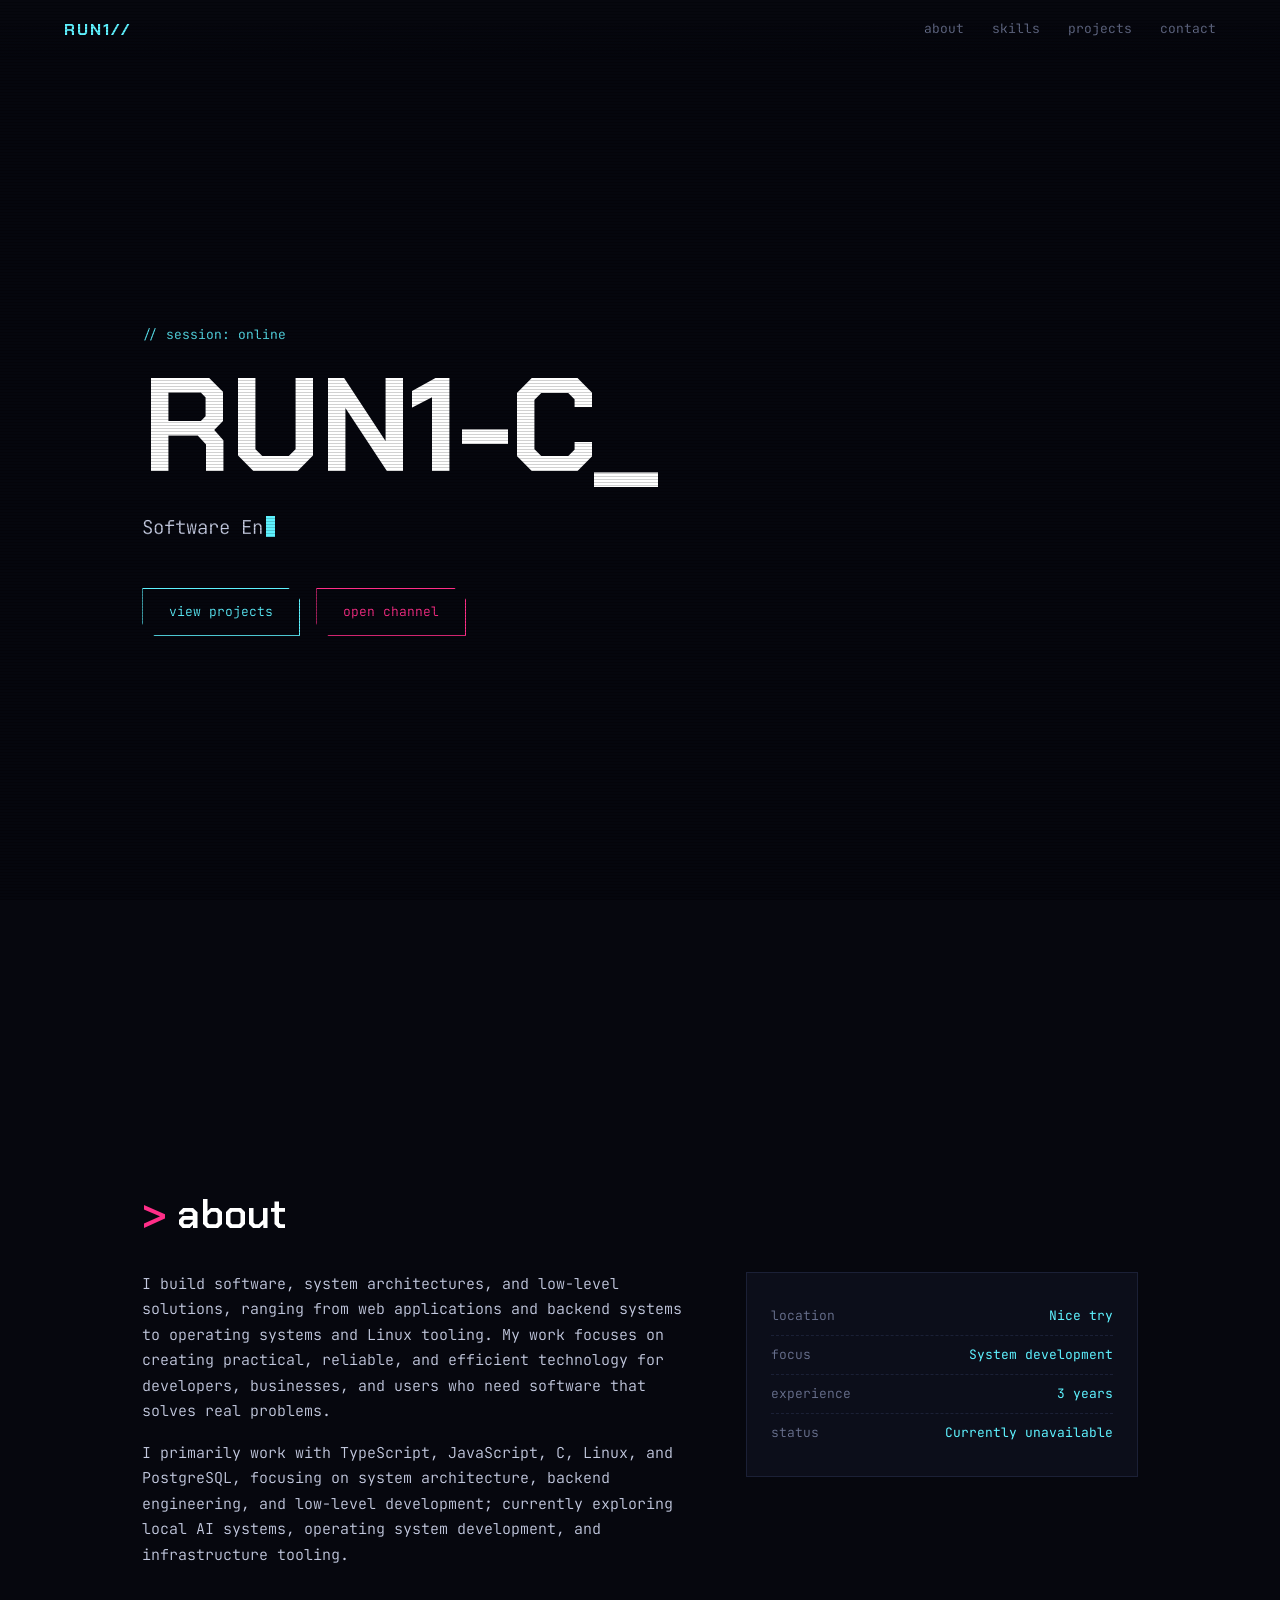
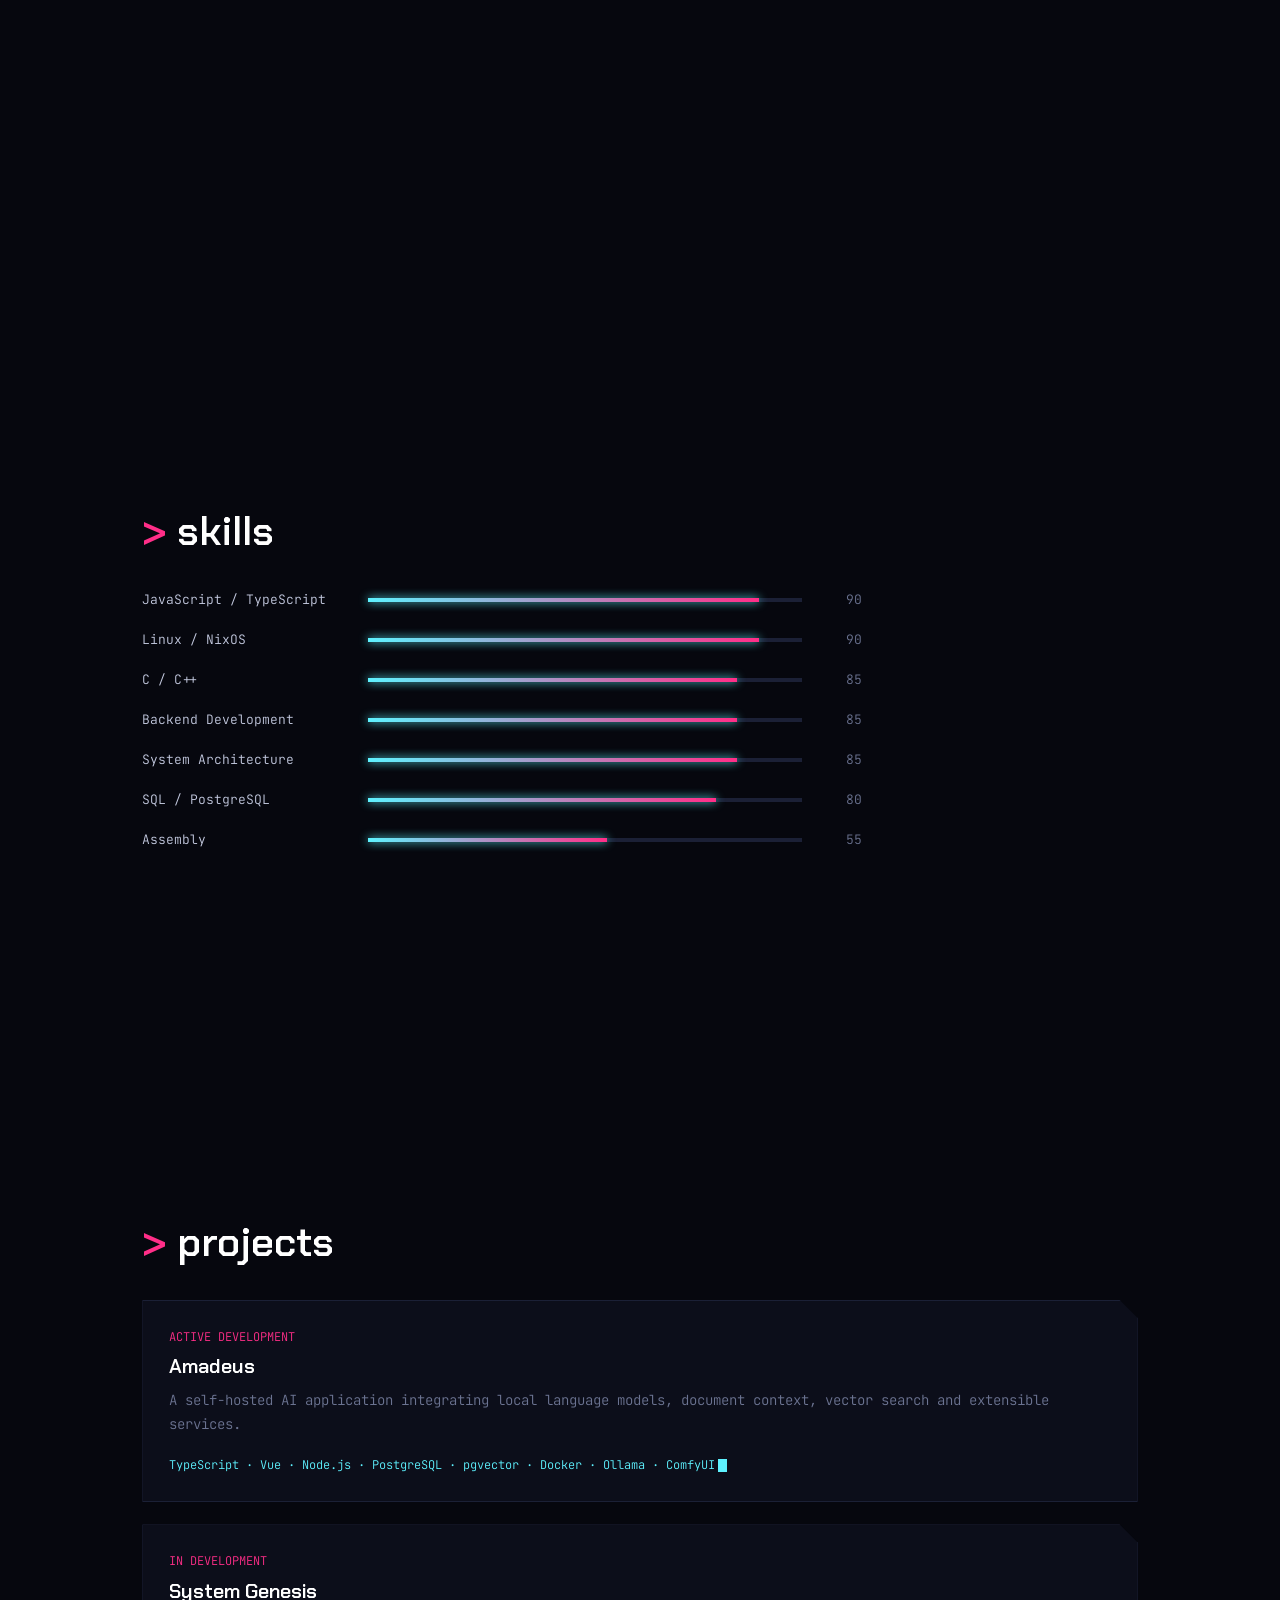
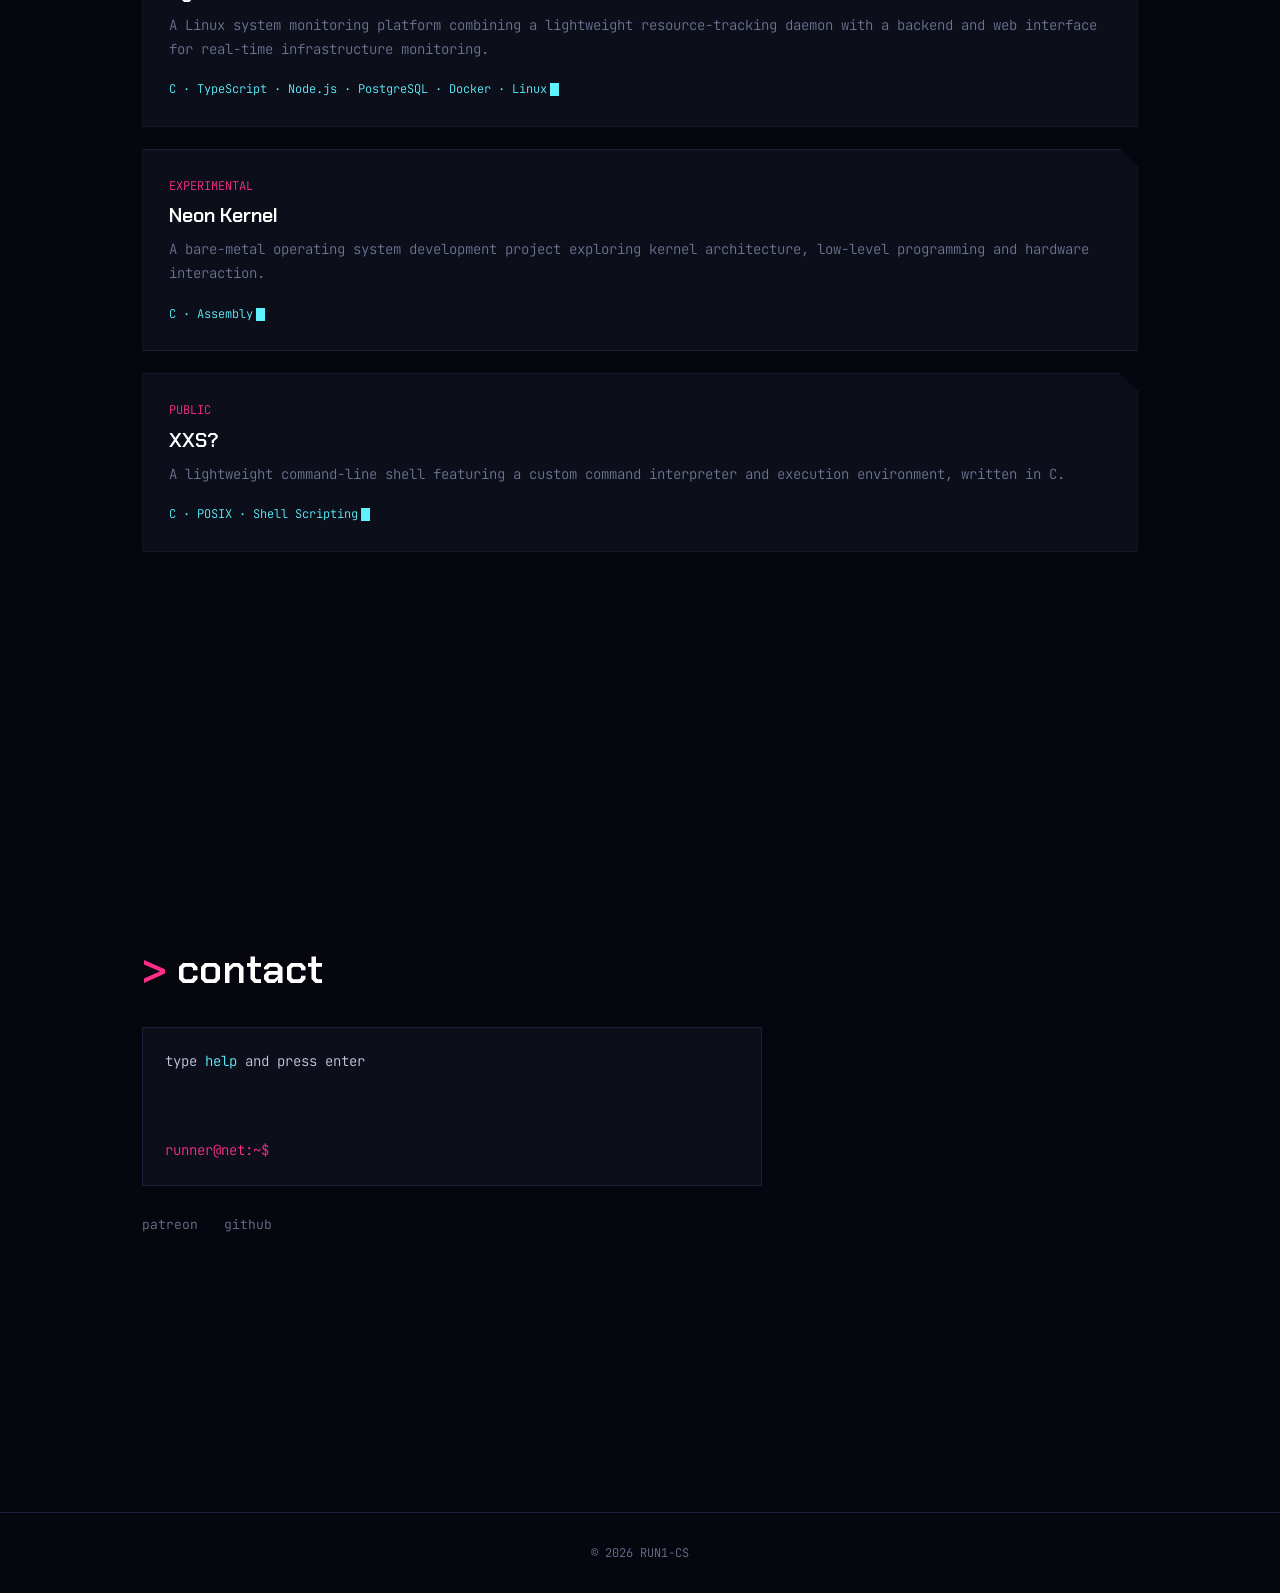
==== commit 2fbb8aa8: "removed a lang from a project (it is not there)" ====
--- a/index.html
+++ b/index.html
@@ -186,7 +186,7 @@
             <div class="stack">
               <span
                 class="typed"
-                data-t="TypeScript,Vue,Node.js,PHP,PostgreSQL,pgvector,Docker,Ollama,ComfyUI"
+                data-t="TypeScript,Vue,Node.js,PostgreSQL,pgvector,Docker,Ollama,ComfyUI"
                 data-hover="true"
               ></span
               ><span class="caret"></span>
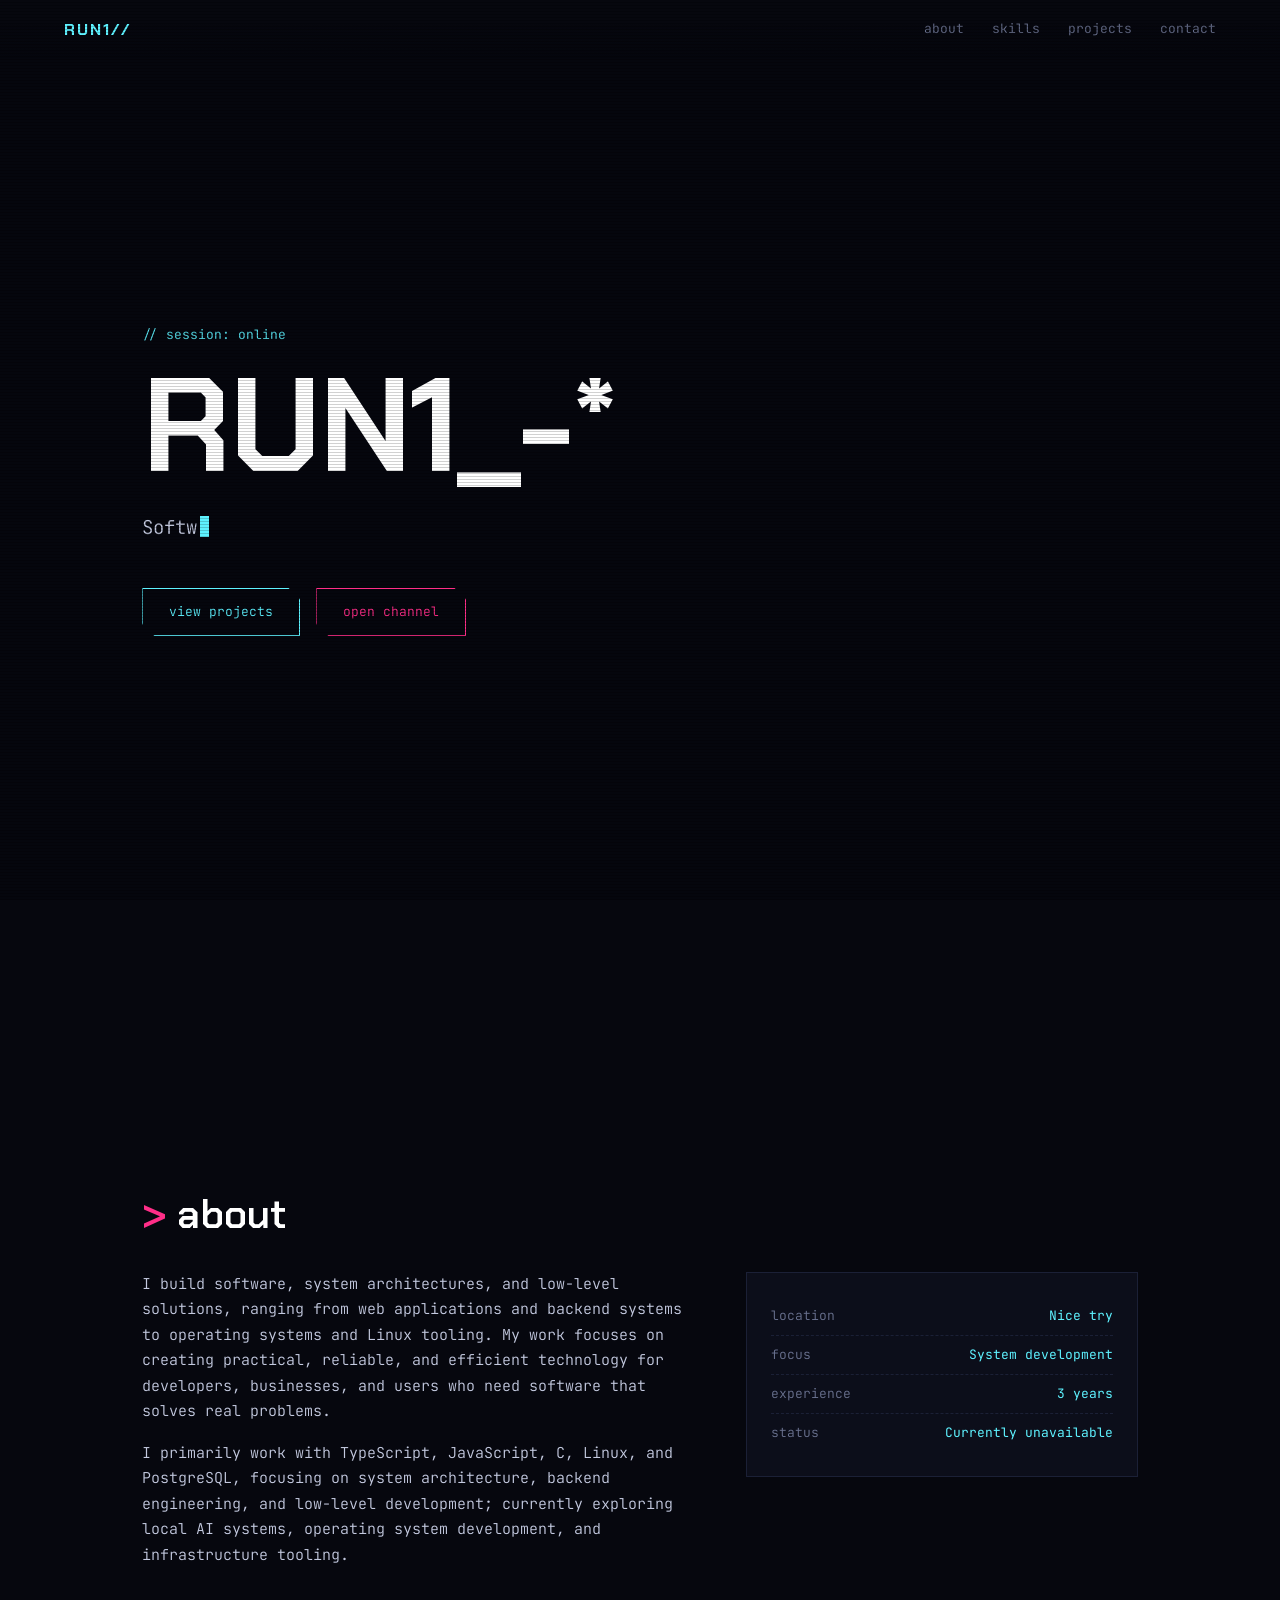
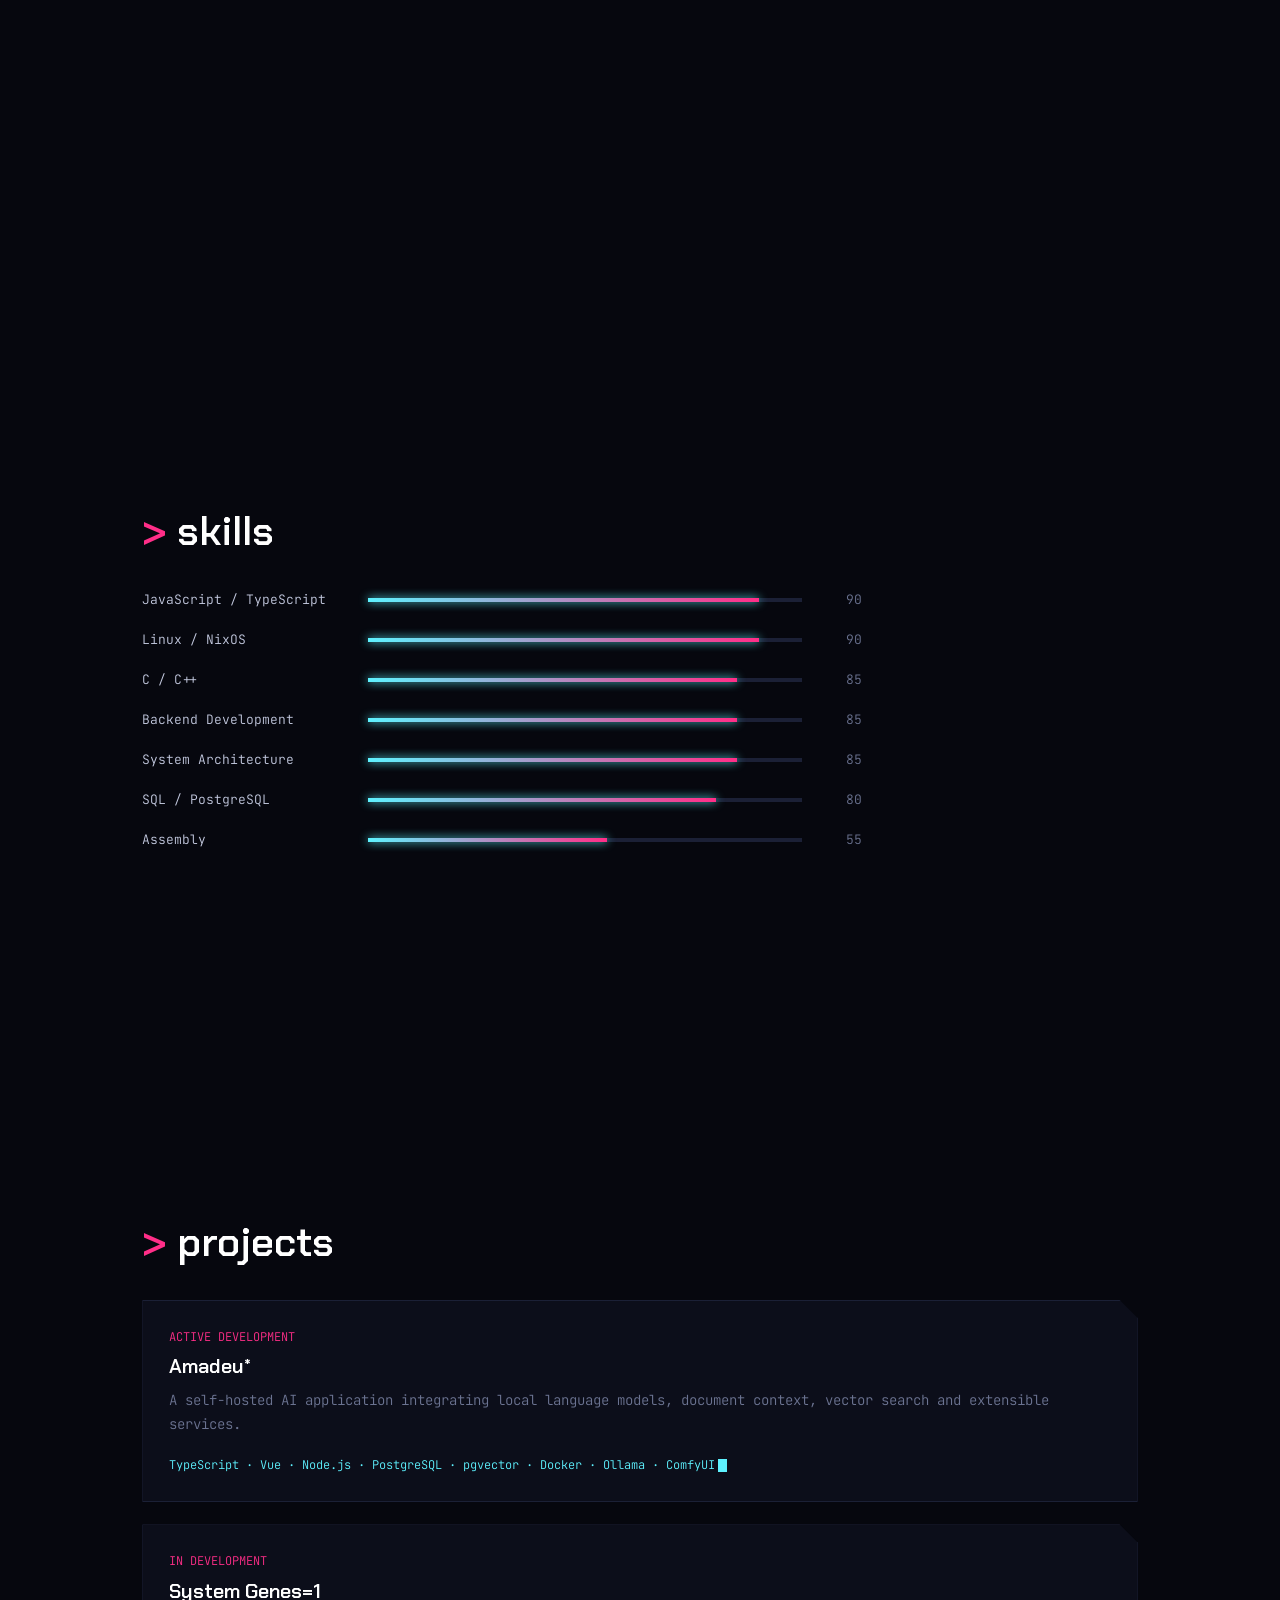
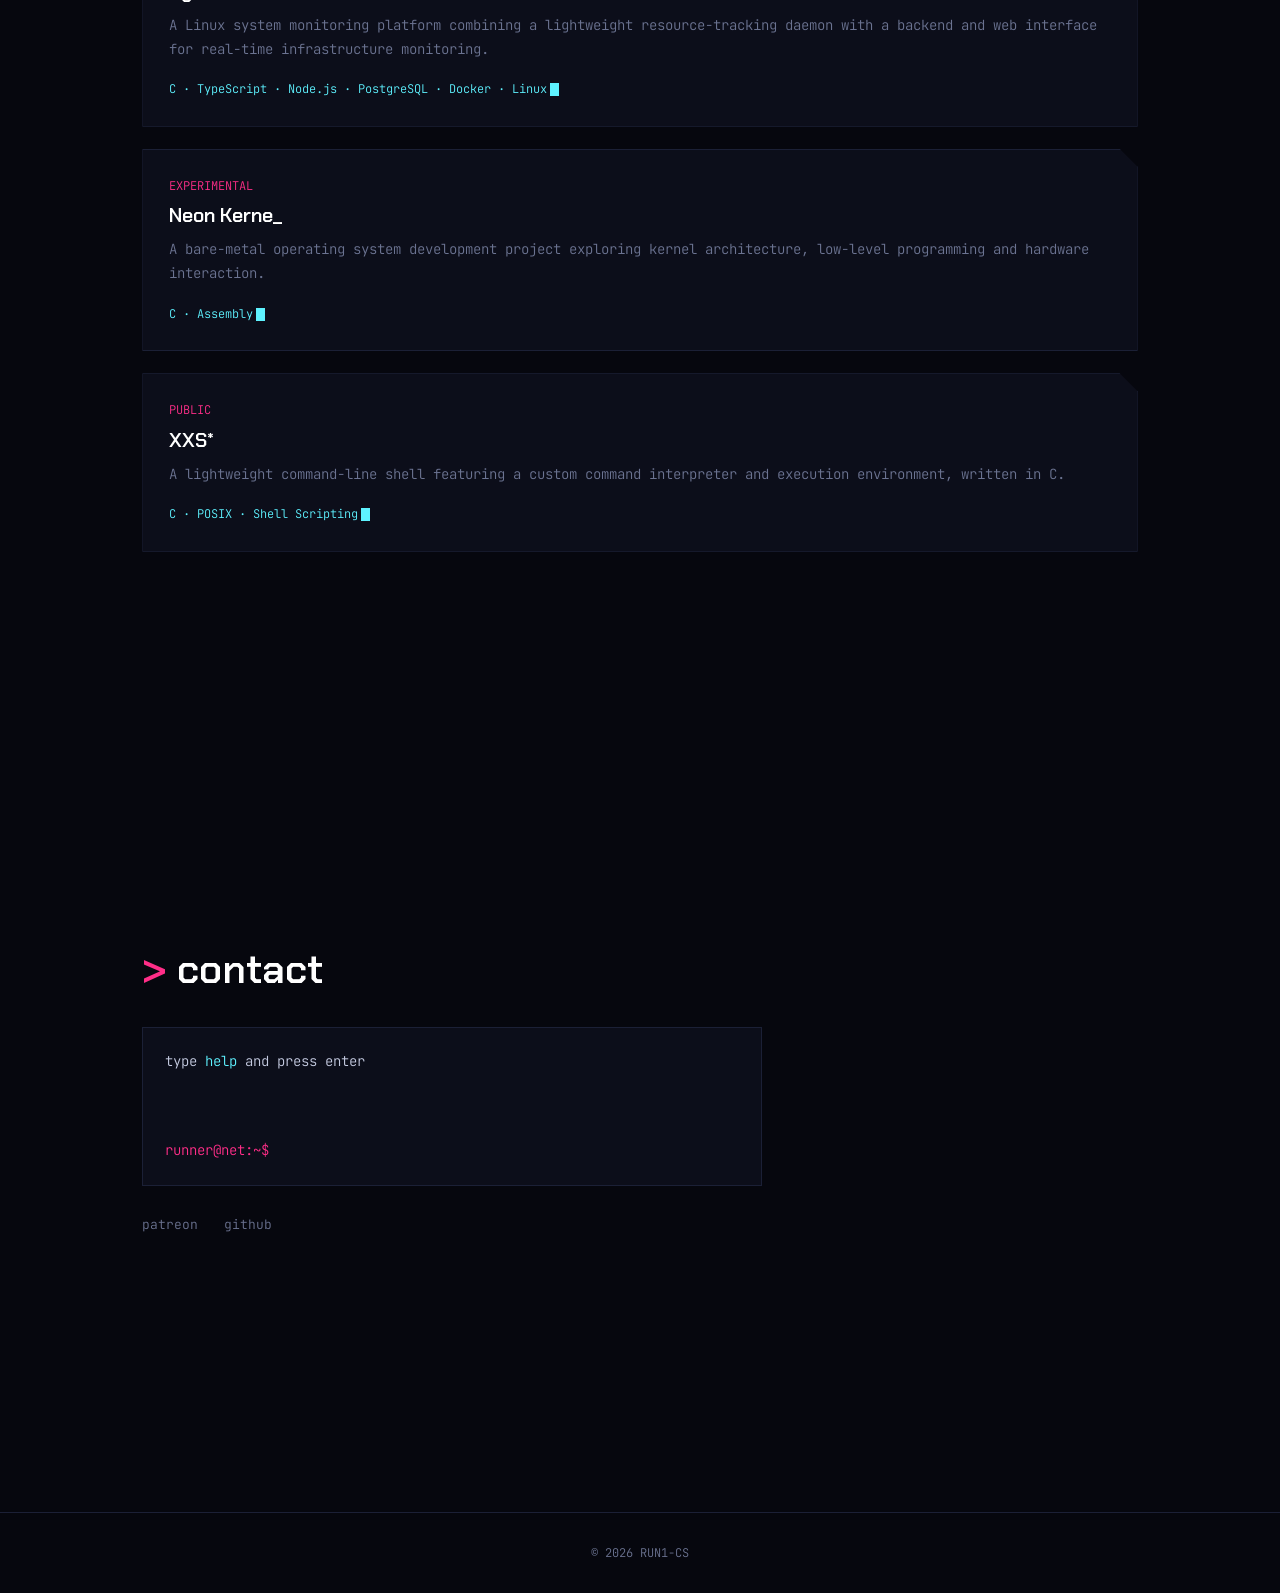
==== commit aa5ab101: "added webm assets" ====
--- a/index.html
+++ b/index.html
@@ -191,6 +191,18 @@
               ></span
               ><span class="caret"></span>
             </div>
+            <figure class="card-preview">
+              <div>
+                <video
+                  src="assets/amadeus.webm"
+                  aria-label="Amadeus project preview"
+                  autoplay
+                  muted
+                  loop
+                  playsinline
+                ></video>
+              </div>
+            </figure>
           </a>
 
           <a
@@ -212,6 +224,18 @@
               ></span
               ><span class="caret"></span>
             </div>
+            <figure class="card-preview">
+              <div>
+                <video
+                  src="assets/system-genesis.webm"
+                  aria-label="System Genesis project preview"
+                  autoplay
+                  muted
+                  loop
+                  playsinline
+                ></video>
+              </div>
+            </figure>
           </a>
 
           <a class="card rv" href="https://github.com/RUN1-CS/Neon-Kernel">
@@ -225,6 +249,18 @@
               <span class="typed" data-t="C,Assembly" data-hover="true"></span
               ><span class="caret"></span>
             </div>
+            <figure class="card-preview">
+              <div>
+                <video
+                  src="assets/neon-kernel.webm"
+                  aria-label="Neon Kernel project preview"
+                  autoplay
+                  muted
+                  loop
+                  playsinline
+                ></video>
+              </div>
+            </figure>
           </a>
 
           <a class="card rv" href="https://github.com/RUN1-CS/XXSH">
@@ -242,6 +278,18 @@
               ></span
               ><span class="caret"></span>
             </div>
+            <figure class="card-preview">
+              <div>
+                <video
+                  src="assets/xxsh.webm"
+                  aria-label="XXSH project preview"
+                  autoplay
+                  muted
+                  loop
+                  playsinline
+                ></video>
+              </div>
+            </figure>
           </a>
         </div>
       </section>
--- a/styles/index.css
+++ b/styles/index.css
@@ -417,6 +417,35 @@
   font-size: 12px;
   color: var(--ice);
 }
+.card-preview {
+  display: grid;
+  grid-template-rows: 0fr;
+  margin: 0;
+  opacity: 0;
+  transition:
+    grid-template-rows 0.35s ease,
+    margin-top 0.35s ease,
+    opacity 0.25s ease;
+}
+.card-preview > div {
+  min-height: 0;
+  overflow: hidden;
+}
+.card-preview video {
+  display: block;
+  width: 100%;
+  height: auto;
+  aspect-ratio: 3440 / 1440;
+  object-fit: contain;
+  background: var(--void);
+  border: 1px solid var(--line);
+}
+.card:hover .card-preview,
+.card:focus-visible .card-preview {
+  grid-template-rows: 1fr;
+  margin-top: 22px;
+  opacity: 1;
+}
 
 /* contact */
 .term {
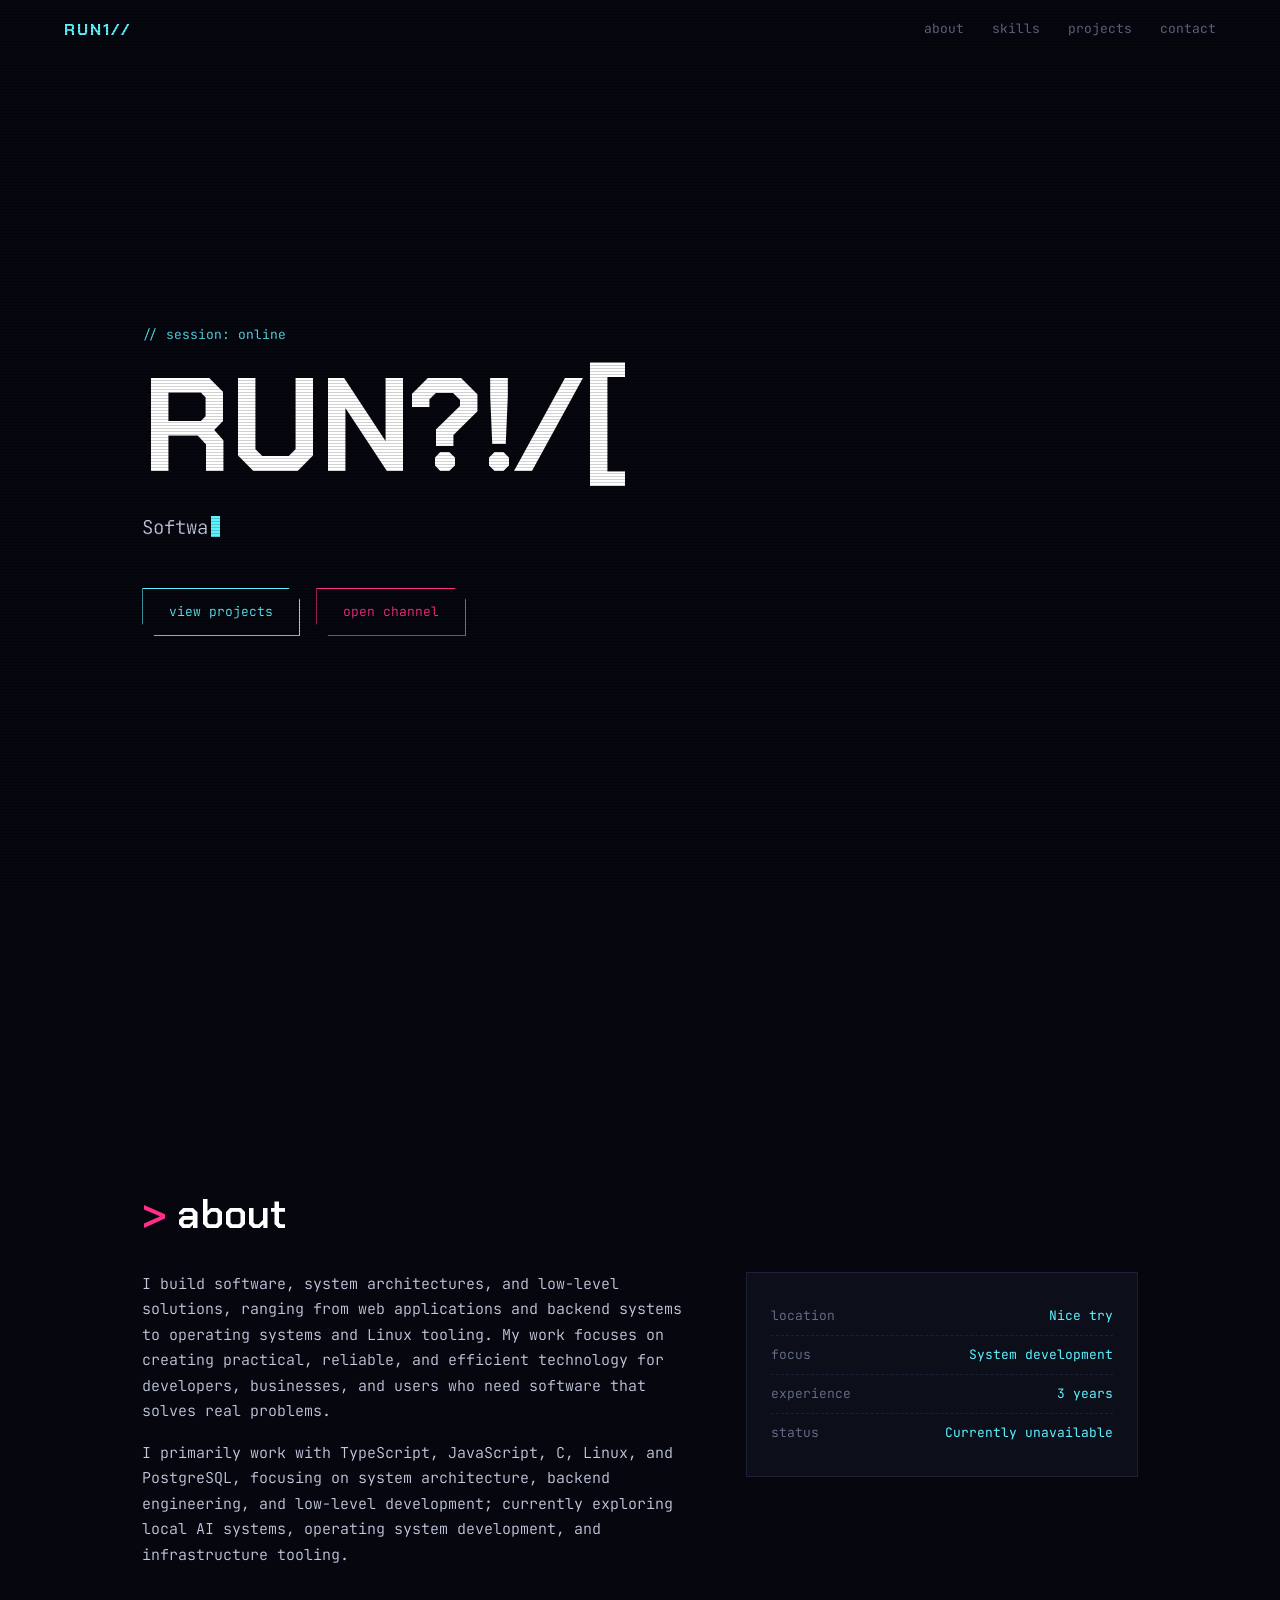
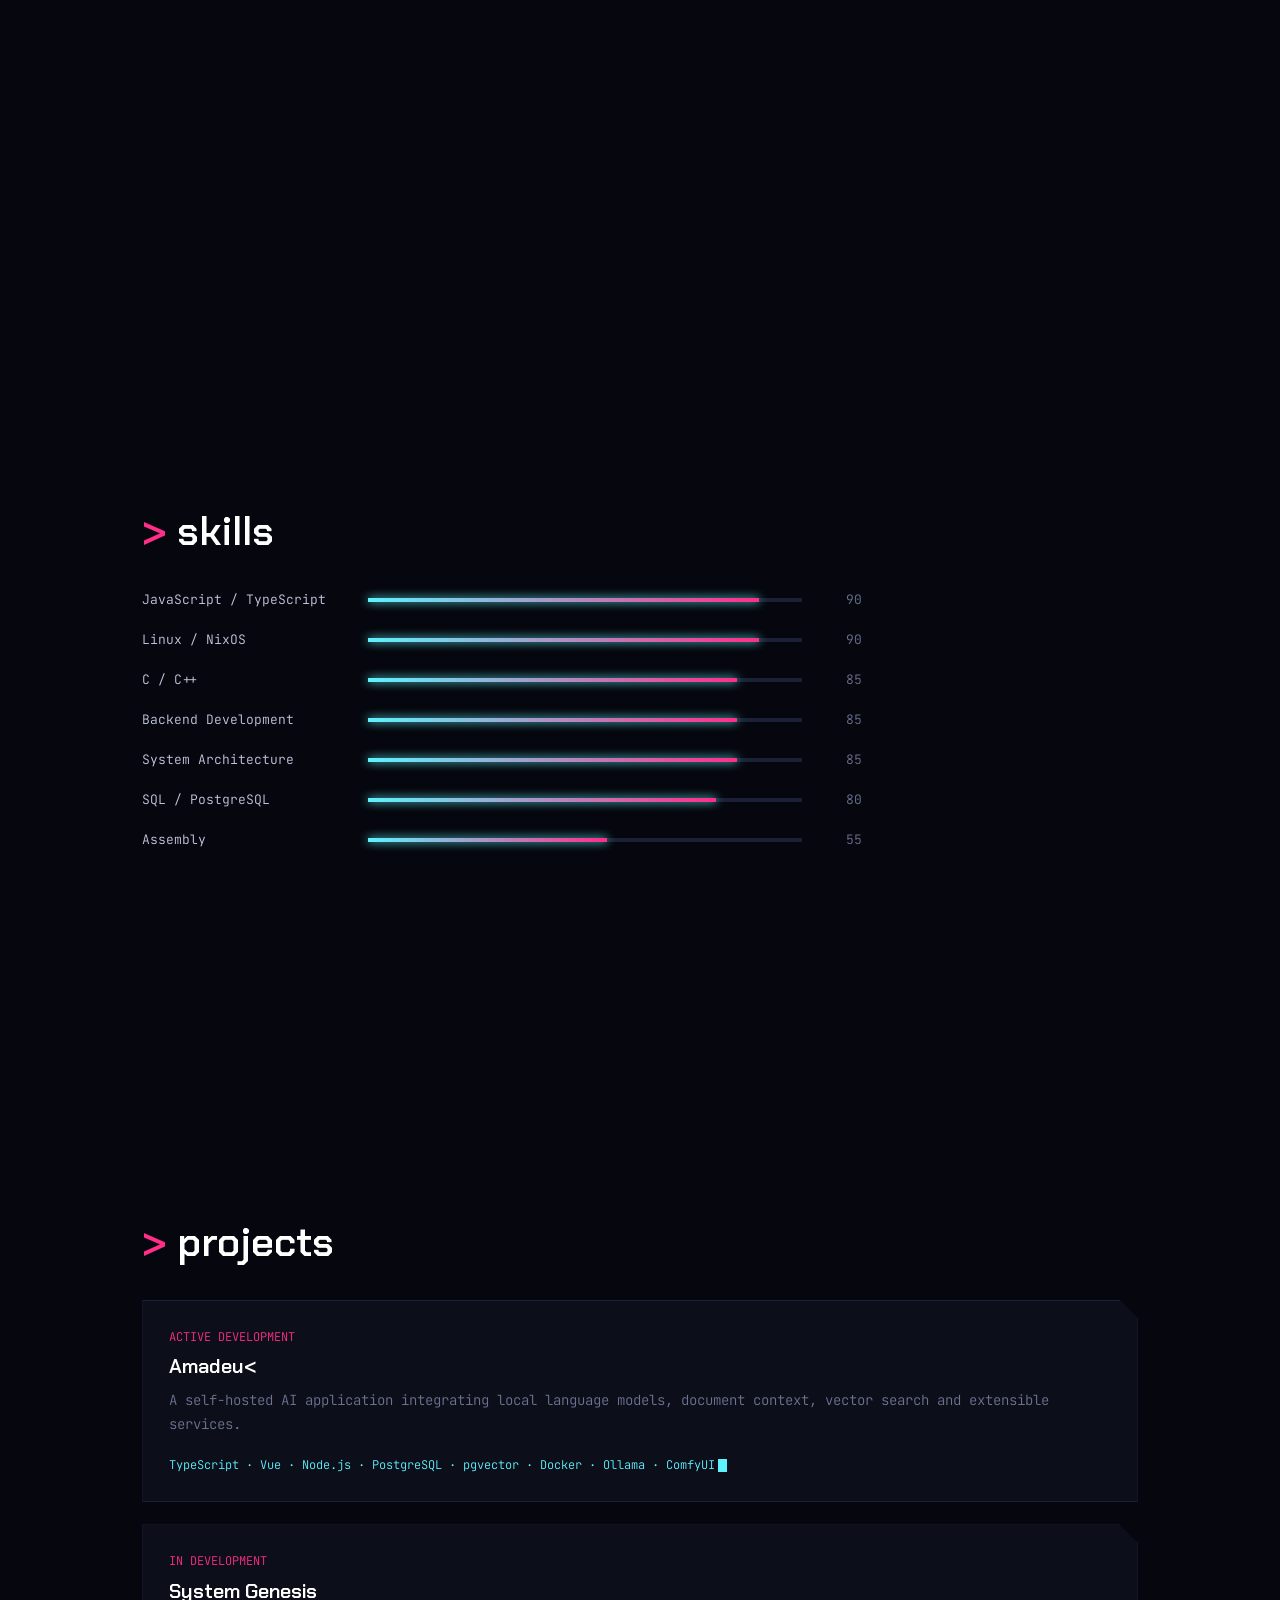
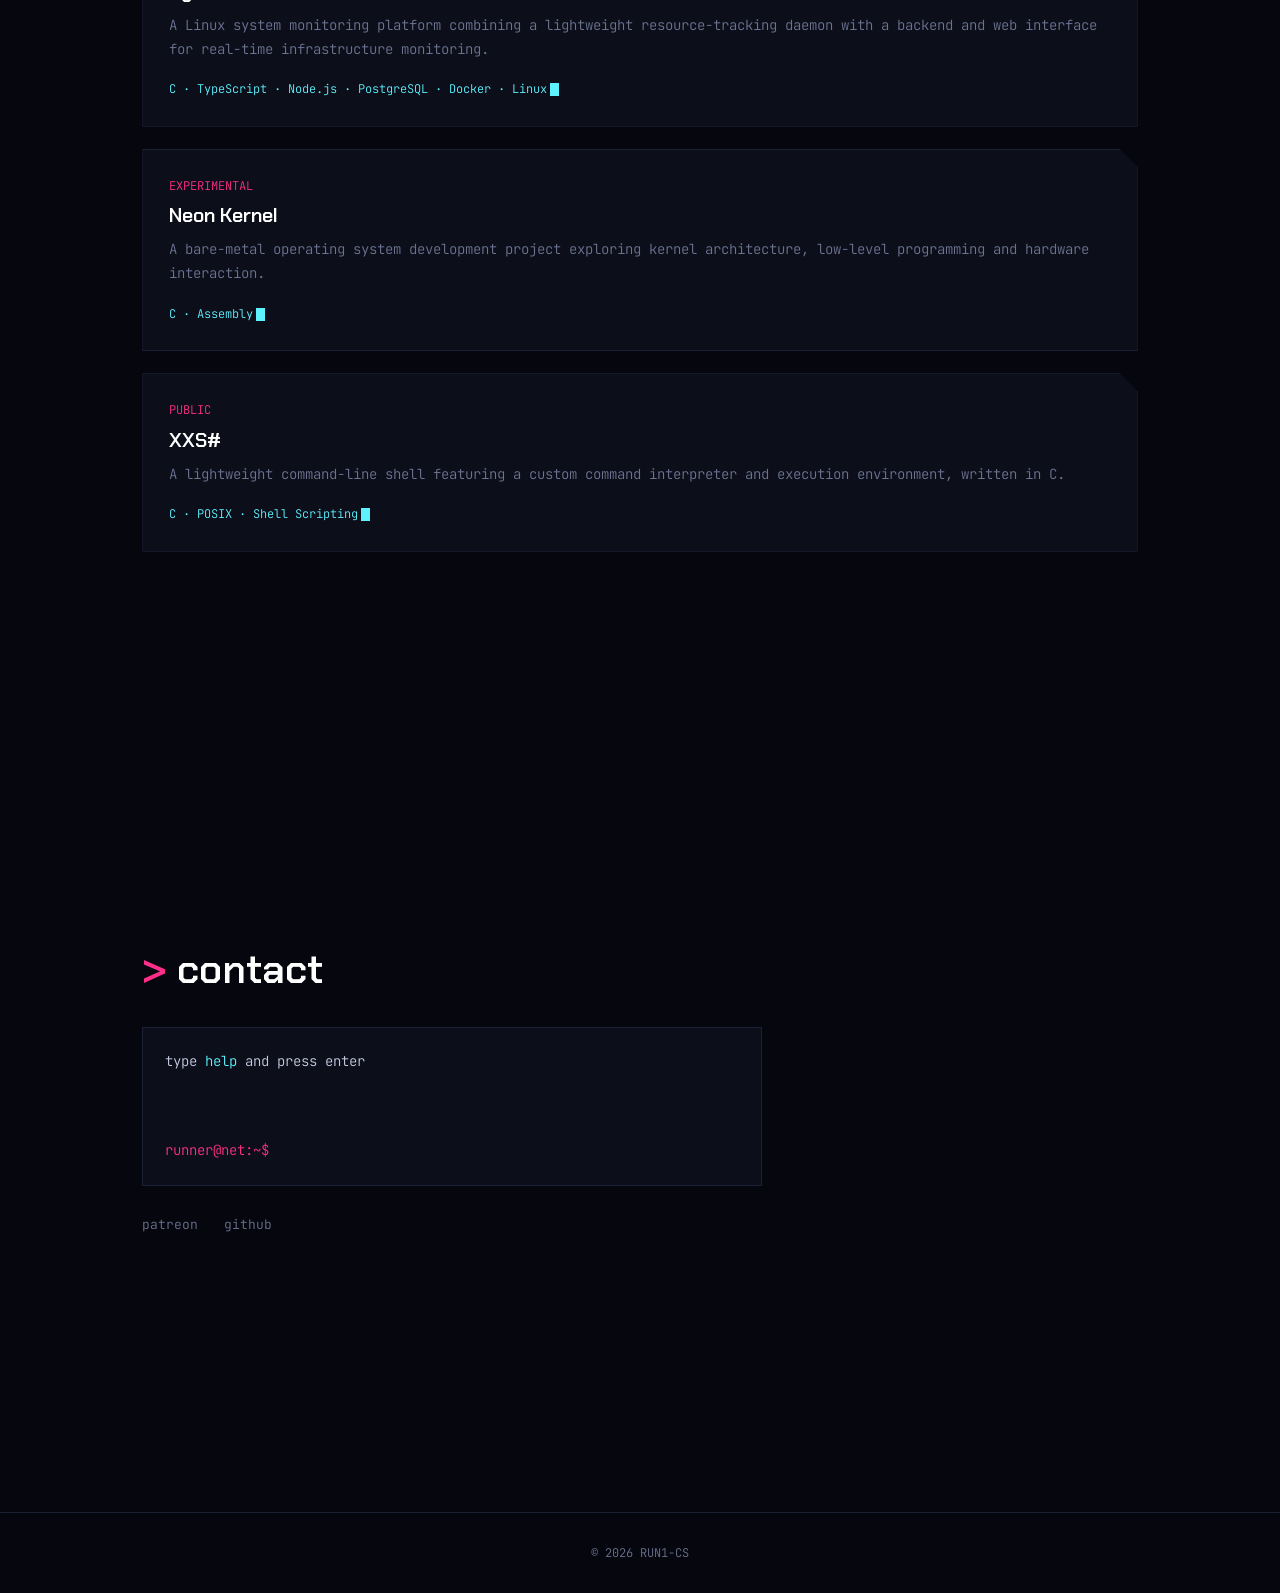
==== commit d94e2707: "minor change to project titles" ====
--- a/index.html
+++ b/index.html
@@ -178,7 +178,7 @@
         <div class="grid">
           <a class="card rv" href="https://github.com/RUN1-CS/Amadeus">
             <div class="meta">ACTIVE DEVELOPMENT</div>
-            <h3 class="scramble">Amadeus</h3>
+            <h3 class="scramble project-title" data-t="Amadeus">Amadeus</h3>
             <p>
               A self-hosted AI application integrating local language models,
               document context, vector search and extensible services.
@@ -210,7 +210,9 @@
             href="href=https://github.com/RUN1-CS/System-Genesis"
           >
             <div class="meta">IN DEVELOPMENT</div>
-            <h3 class="scramble">System Genesis</h3>
+            <h3 class="scramble project-title" data-t="System Genesis">
+              System Genesis
+            </h3>
             <p>
               A Linux system monitoring platform combining a lightweight
               resource-tracking daemon with a backend and web interface for
@@ -240,7 +242,9 @@
 
           <a class="card rv" href="https://github.com/RUN1-CS/Neon-Kernel">
             <div class="meta">EXPERIMENTAL</div>
-            <h3 class="scramble">Neon Kernel</h3>
+            <h3 class="scramble project-title" data-t="Neon Kernel">
+              Neon Kernel
+            </h3>
             <p>
               A bare-metal operating system development project exploring kernel
               architecture, low-level programming and hardware interaction.
@@ -265,7 +269,7 @@
 
           <a class="card rv" href="https://github.com/RUN1-CS/XXSH">
             <div class="meta">PUBLIC</div>
-            <h3 class="scramble">XXSH</h3>
+            <h3 class="scramble project-title" data-t="XXSH">XXSH</h3>
             <p>
               A lightweight command-line shell featuring a custom command
               interpreter and execution environment, written in C.
--- a/styles/index.css
+++ b/styles/index.css
@@ -184,25 +184,29 @@
   display: inline-block;
 }
 .name::before,
-.name::after {
+.name::after,
+.project-title::before,
+.project-title::after {
   content: attr(data-t);
   position: absolute;
   inset: 0;
   opacity: 0;
 }
-.name::before {
+.name::before,
+.project-title::before {
   color: var(--ice);
   clip-path: inset(0 0 55% 0);
 }
-.name::after {
+.name::after,
+.project-title::after {
   color: var(--hot);
   clip-path: inset(55% 0 0 0);
 }
-.name.glitch::before {
+.glitch::before {
   animation: g1 0.35s steps(2) 1;
   opacity: 0.9;
 }
-.name.glitch::after {
+.glitch::after {
   animation: g2 0.35s steps(2) 1;
   opacity: 0.9;
 }
@@ -403,6 +407,10 @@
   color: #fff;
   margin: 6px 0 10px;
 }
+.project-title {
+  position: relative;
+  display: inline-block;
+}
 .card .meta {
   font-size: 12px;
   color: var(--hot);
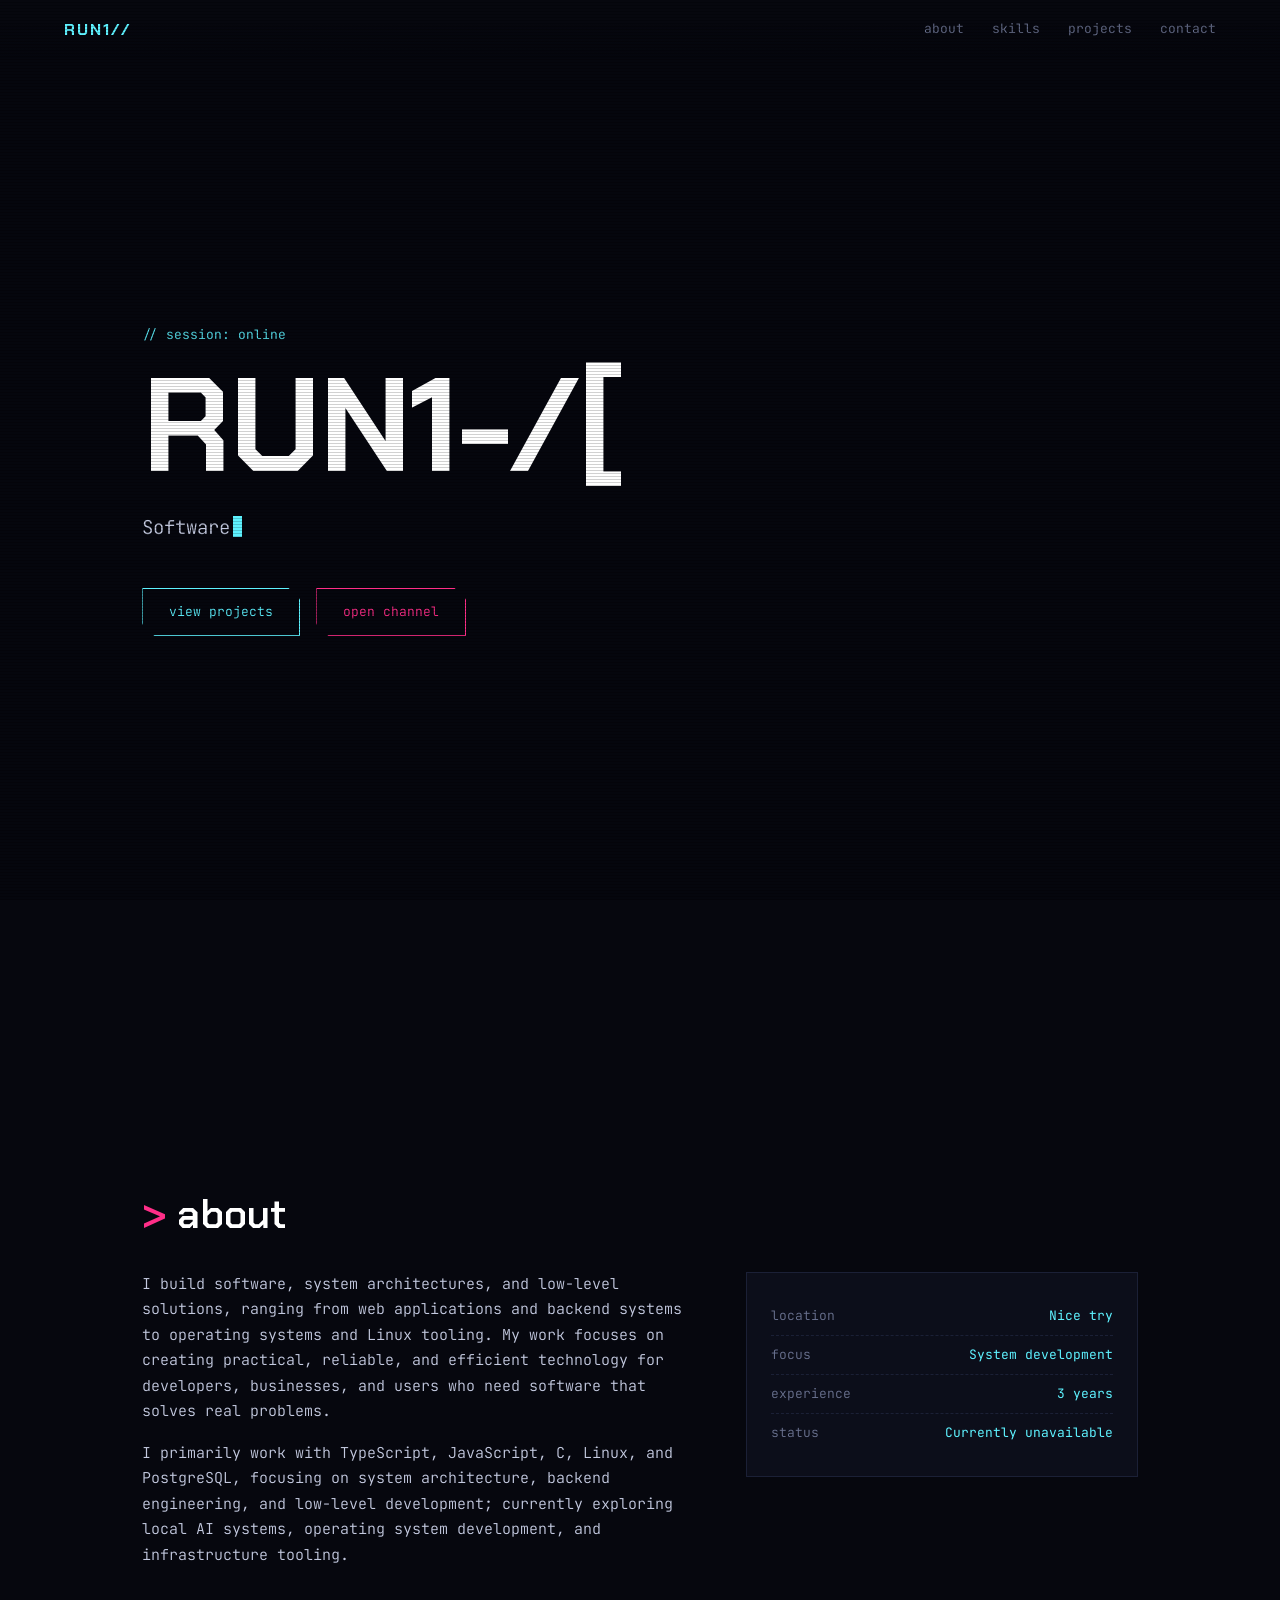
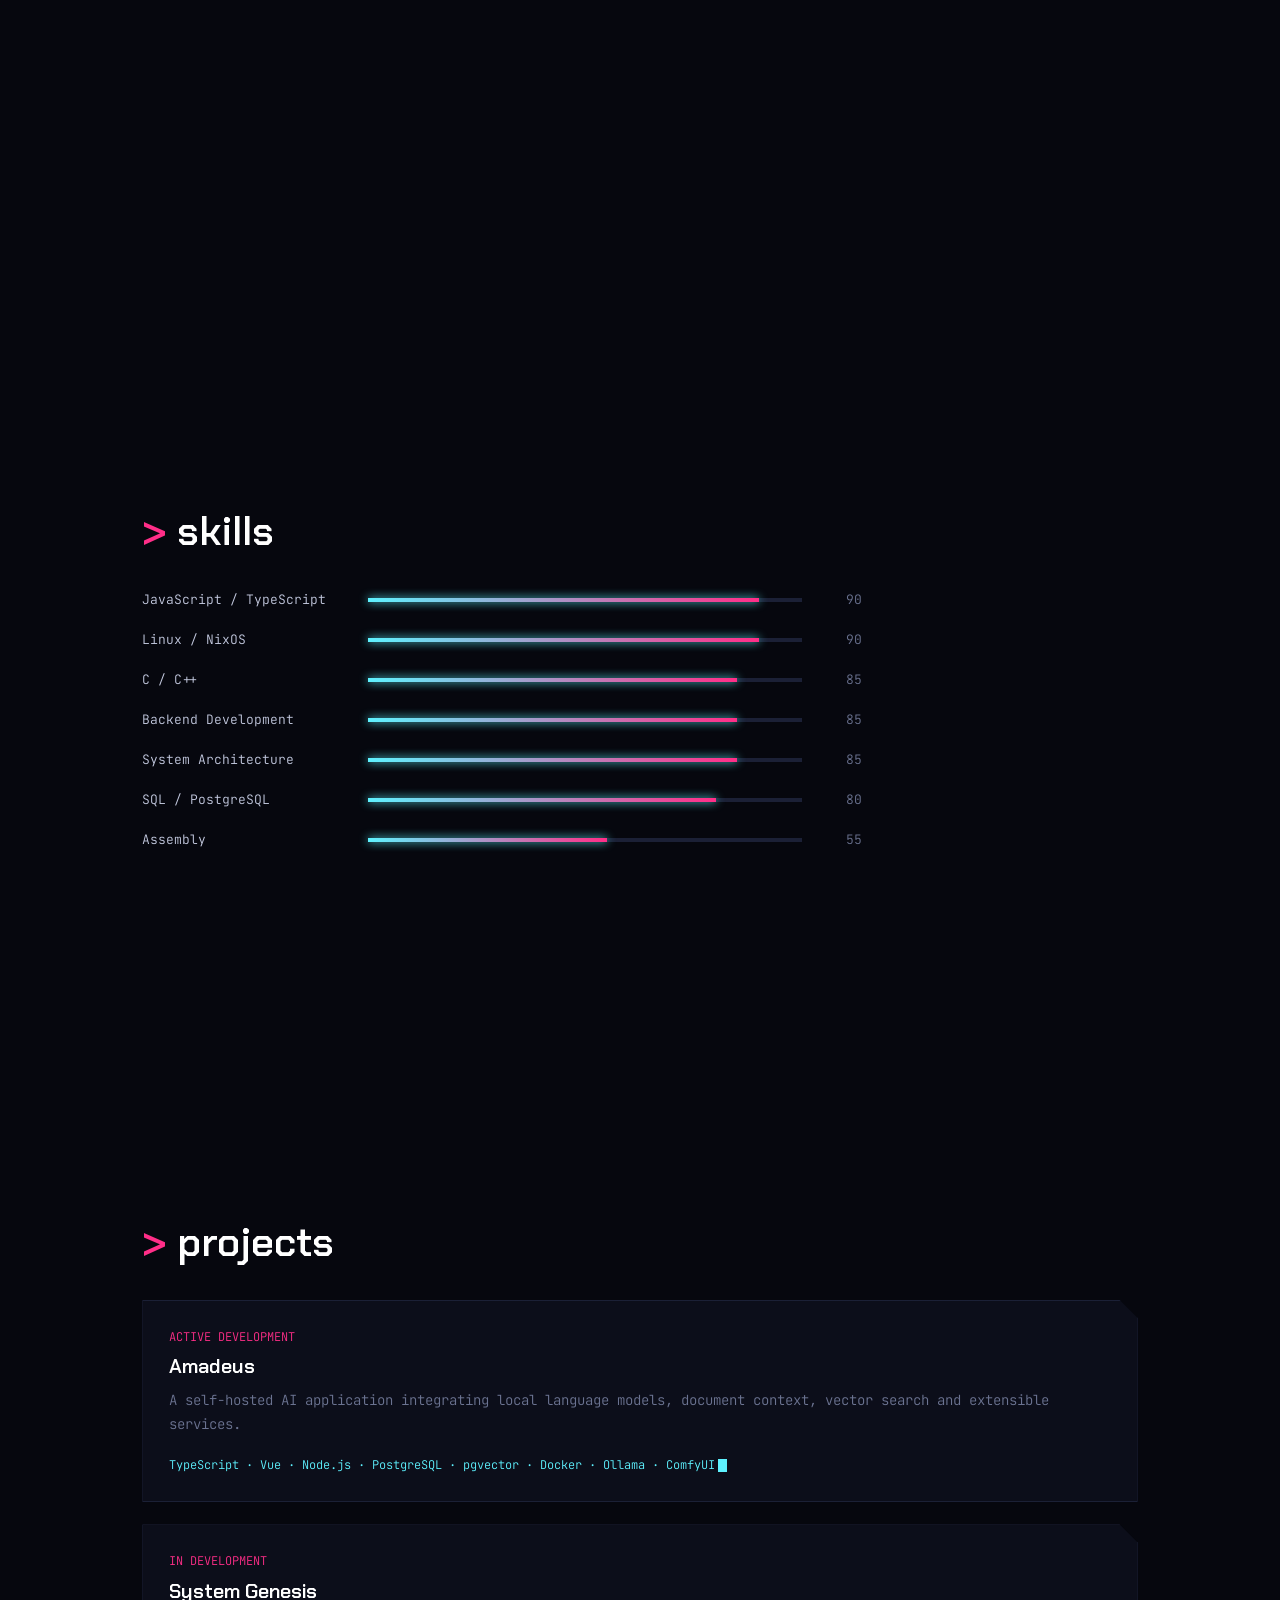
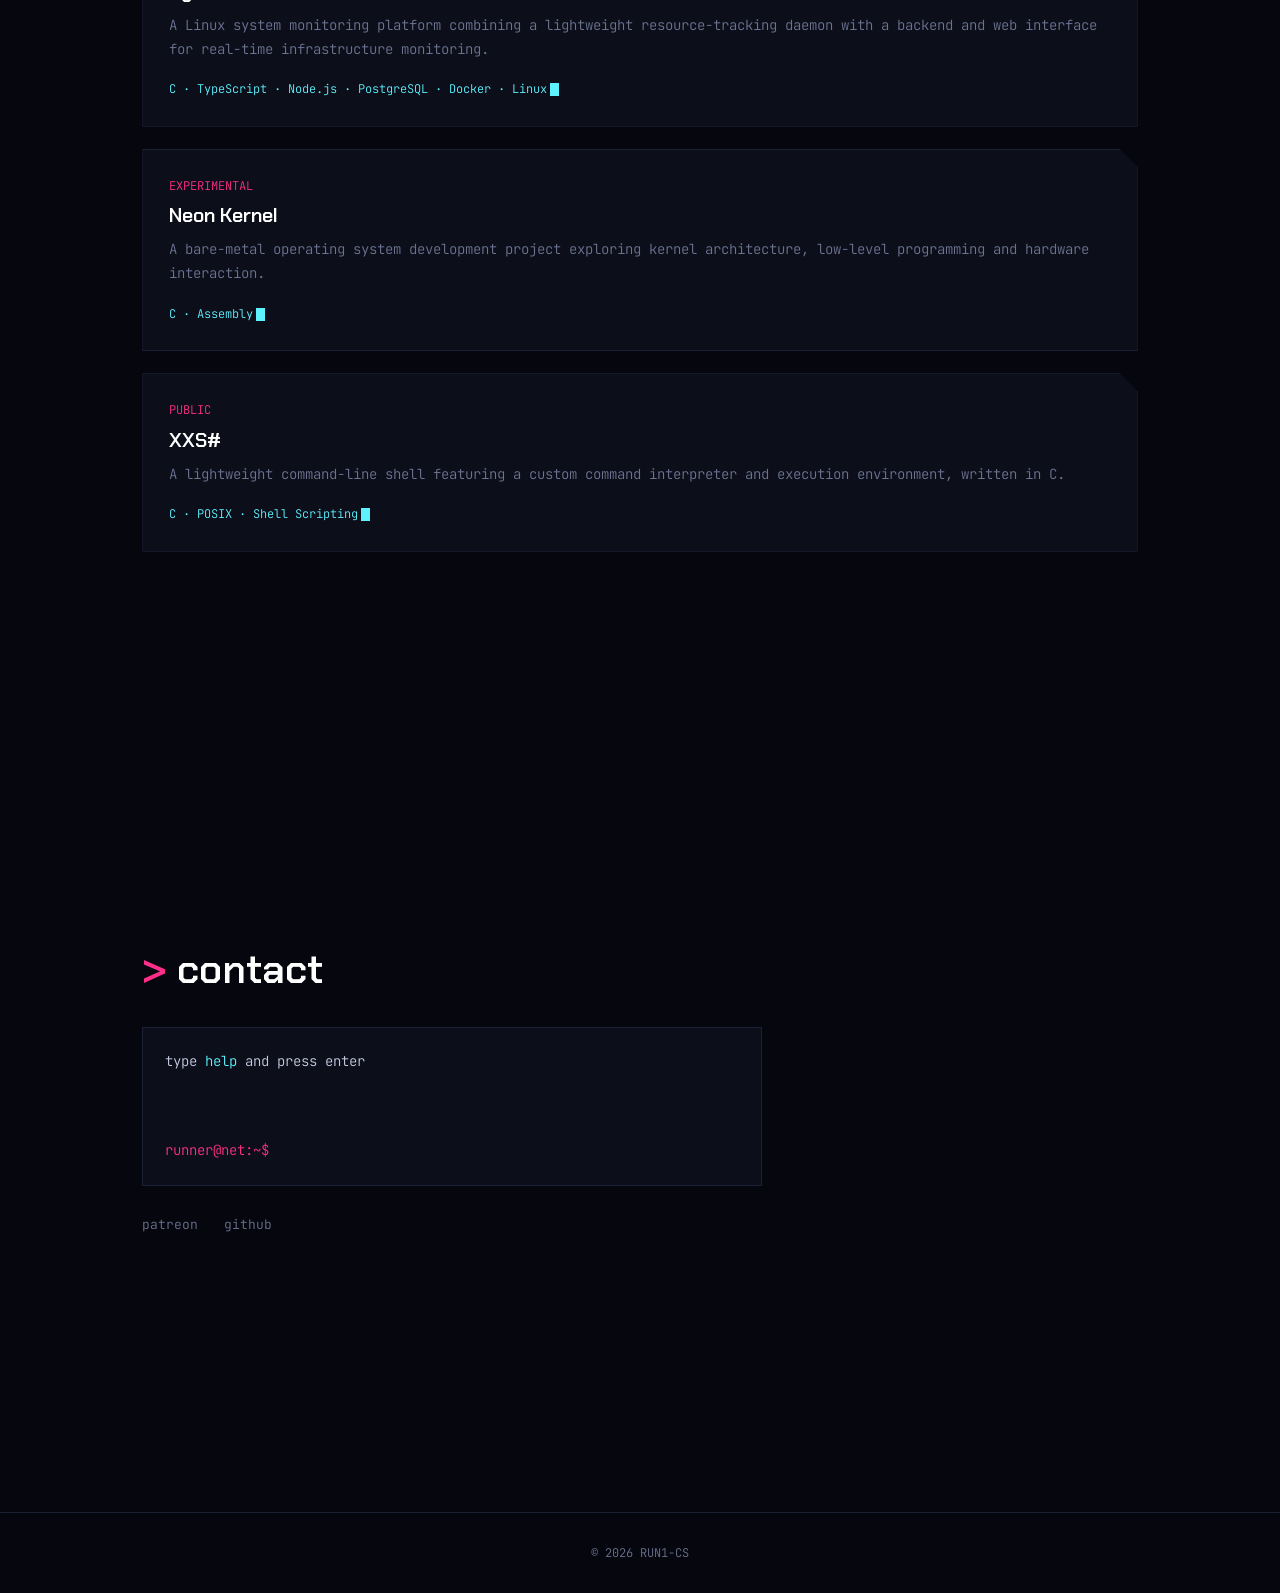
==== commit 2bd3a6b3: "I got bored" ====
--- a/index.html
+++ b/index.html
@@ -65,7 +65,9 @@
       <!-- ====== HERO — edit name, roles ====== -->
       <section id="hero">
         <div class="tag">// session: online</div>
-        <h1 class="name scramble" id="name" data-t="RUN1-CS">RUN1-CS</h1>
+        <a href="./credits.html"
+          ><h1 class="name scramble" id="name" data-t="RUN1-CS">RUN1-CS</h1></a
+        >
         <div class="role">
           <span
             id="role"
